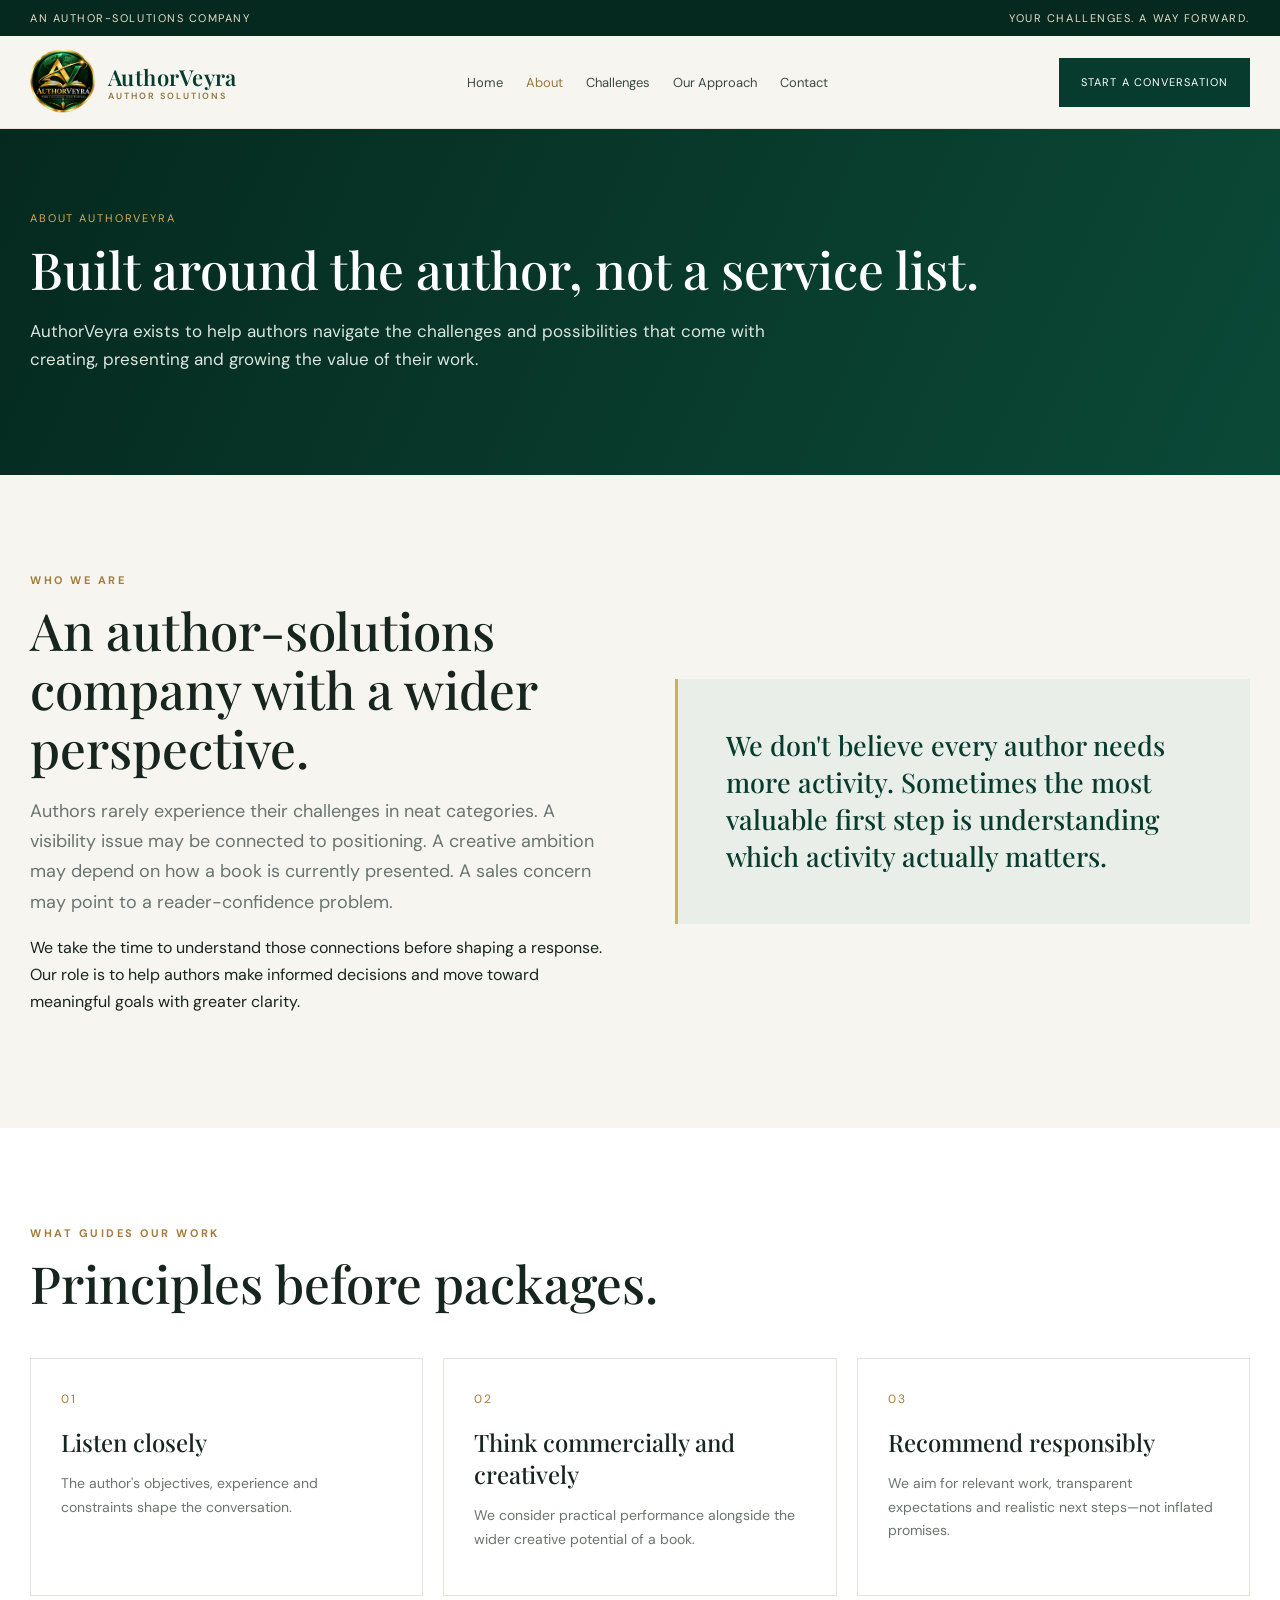
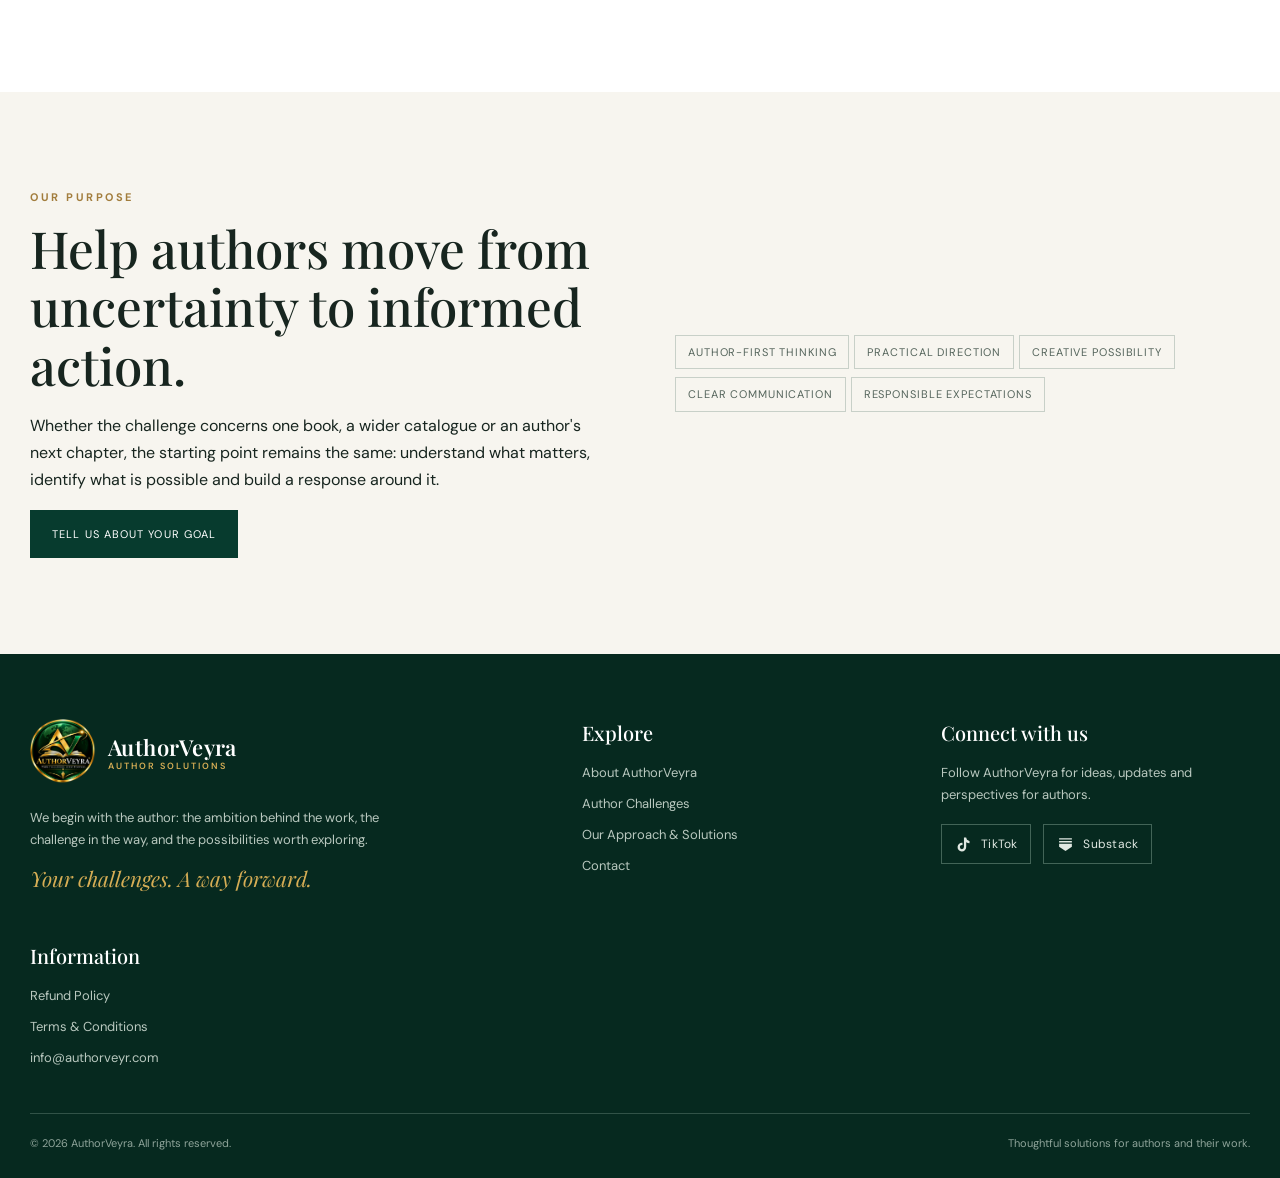
==== about.html @ e54adac5 "Add files via upload" ====
<!doctype html><html lang="en"><head><meta charset="utf-8"><meta name="viewport" content="width=device-width,initial-scale=1"><meta name="description" content="AuthorVeyra is an author-solutions company focused on understanding and solving the challenges authors face."><title>About AuthorVeyra | AuthorVeyra</title><link rel="icon" href="authorveyra-logo.png"><link rel="stylesheet" href="styles.css"></head><body><div class="topbar"><div class="wrap"><span>An author-solutions company</span><span>Your challenges. A way forward.</span></div></div>
<header class="nav"><div class="wrap navinner"><a class="brand" href="index.html"><img src="authorveyra-logo.png" alt="AuthorVeyra official circular logo"><span class="brandname">AuthorVeyra<small>AUTHOR SOLUTIONS</small></span></a>
<button class="menu" aria-label="Toggle navigation" onclick="document.querySelector('.links').classList.toggle('open')">☰</button><nav class="links"><a class="" href="index.html">Home</a><a class="active" href="about.html">About</a><a class="" href="challenges.html">Challenges</a><a class="" href="approach.html">Our Approach</a><a class="" href="contact.html">Contact</a></nav><a class="navcta" href="contact.html">Start a conversation</a></div></header>
<main><section class="pagehero"><div class="wrap"><div class="crumb">About AuthorVeyra</div><h1>Built around the author, not a service list.</h1><p>AuthorVeyra exists to help authors navigate the challenges and possibilities that come with creating, presenting and growing the value of their work.</p></div></section>
<section class="section"><div class="wrap split"><div><div class="eyebrow">Who we are</div><h2>An author-solutions company with a wider perspective.</h2><p class="lead">Authors rarely experience their challenges in neat categories. A visibility issue may be connected to positioning. A creative ambition may depend on how a book is currently presented. A sales concern may point to a reader-confidence problem.</p><p>We take the time to understand those connections before shaping a response. Our role is to help authors make informed decisions and move toward meaningful goals with greater clarity.</p></div><div class="quote-panel"><p>We don't believe every author needs more activity. Sometimes the most valuable first step is understanding which activity actually matters.</p></div></div></section>
<section class="section white"><div class="wrap"><div class="section-head"><div class="eyebrow">What guides our work</div><h2>Principles before packages.</h2></div><div class="grid3"><div class="tile"><div class="num">01</div><h3>Listen closely</h3><p>The author's objectives, experience and constraints shape the conversation.</p></div><div class="tile"><div class="num">02</div><h3>Think commercially and creatively</h3><p>We consider practical performance alongside the wider creative potential of a book.</p></div><div class="tile"><div class="num">03</div><h3>Recommend responsibly</h3><p>We aim for relevant work, transparent expectations and realistic next steps—not inflated promises.</p></div></div></div></section>
<section class="section"><div class="wrap split"><div><div class="eyebrow">Our purpose</div><h2>Help authors move from uncertainty to informed action.</h2><p>Whether the challenge concerns one book, a wider catalogue or an author's next chapter, the starting point remains the same: understand what matters, identify what is possible and build a response around it.</p><a class="btn" href="contact.html">Tell us about your goal</a></div><div><span class="pill">Author-first thinking</span><span class="pill">Practical direction</span><span class="pill">Creative possibility</span><span class="pill">Clear communication</span><span class="pill">Responsible expectations</span></div></div></section></main><footer class="footer"><div class="wrap"><div class="footgrid"><div><a class="brand" href="index.html"><img src="authorveyra-logo.png" alt=""><span class="brandname" style="color:white">AuthorVeyra<small style="color:#d5ad55">AUTHOR SOLUTIONS</small></span></a><p style="max-width:370px;margin-top:22px">We begin with the author: the ambition behind the work, the challenge in the way, and the possibilities worth exploring.</p><div class="tagline">Your challenges. A way forward.</div></div><div><h4>Explore</h4><div class="footlinks"><a href="about.html">About AuthorVeyra</a><a href="challenges.html">Author Challenges</a><a href="approach.html">Our Approach & Solutions</a><a href="contact.html">Contact</a></div></div><div><h4>Connect with us</h4><p>Follow AuthorVeyra for ideas, updates and perspectives for authors.</p><div class="social-links">
<a class="social-link" href="https://www.tiktok.com/@veyra9407" target="_blank" rel="noopener noreferrer" aria-label="AuthorVeyra on TikTok">
<svg viewBox="0 0 24 24" aria-hidden="true"><path d="M19.59 6.69a4.83 4.83 0 0 1-3.77-4.25V2h-3.2v13.67a2.9 2.9 0 1 1-2.9-2.9c.3 0 .6.05.87.13V9.63a6.1 6.1 0 1 0 5.23 6.04V8.72a8 8 0 0 0 4.67 1.5V7.04c-.3 0-.6-.12-.9-.35Z"/></svg>
TikTok</a>
<a class="social-link" href="https://substack.com/@authorveyra" target="_blank" rel="noopener noreferrer" aria-label="AuthorVeyra on Substack">
<svg viewBox="0 0 24 24" aria-hidden="true"><path d="M3 3h18v2H3V3Zm0 4h18v2H3V7Zm0 4h18v2H3v-2Zm0 4 9 6 9-6v-2H3v2Z"/></svg>
Substack</a></div></div>
<div><h4>Information</h4><div class="footlinks"><a href="refund-policy.html">Refund Policy</a><a href="terms.html">Terms & Conditions</a><a href="mailto:info@authorveyr.com">info@authorveyr.com</a></div></div></div><div class="copyright"><span>© 2026 AuthorVeyra. All rights reserved.</span><span>Thoughtful solutions for authors and their work.</span></div></div></footer></body></html>
---- styles.css ----
@import url('https://fonts.googleapis.com/css2?family=DM+Sans:wght@400;500;600;700&family=Playfair+Display:wght@500;600;700&display=swap');
:root{--green:#073b2e;--green2:#105440;--gold:#d5ad55;--ink:#17251f;--muted:#68756e;--cream:#f7f5ef;--white:#fff;--line:#e6e2d7}
*{box-sizing:border-box}html{scroll-behavior:smooth}body{margin:0;color:var(--ink);background:var(--cream);font-family:'DM Sans',sans-serif;line-height:1.68}a{color:inherit;text-decoration:none}.wrap{width:min(1220px,calc(100% - 48px));margin:auto}
.topbar{background:#06291f;color:#e8dfc9;font-size:11px;letter-spacing:.14em;text-transform:uppercase;padding:9px 0}.topbar .wrap{display:flex;justify-content:space-between}
.nav{background:rgba(247,245,239,.97);position:sticky;top:0;z-index:10;border-bottom:1px solid var(--line);backdrop-filter:blur(12px)}.navinner{height:92px;display:flex;align-items:center;justify-content:space-between;gap:24px}.brand{display:flex;align-items:center;gap:12px}.brand img{width:66px;height:66px;object-fit:contain}.brandname{font:600 22px 'Playfair Display',serif;color:var(--green);letter-spacing:.02em}.brandname small{display:block;font:600 9px 'DM Sans';letter-spacing:.22em;text-transform:uppercase;color:#92763f;margin-top:-2px}
.links{display:flex;align-items:center;gap:23px;font-size:13px;color:#3d4943}.links a:hover,.links a.active{color:#98763d}.navcta,.btn{display:inline-flex;align-items:center;justify-content:center;background:var(--green);color:white;padding:14px 21px;border:1px solid var(--green);font-size:11px;letter-spacing:.1em;text-transform:uppercase;transition:.2s}.navcta:hover,.btn:hover{background:var(--gold);border-color:var(--gold);color:#15251e}.btn.outline{background:transparent;color:white;border-color:#9caf9f}.btn.light{background:var(--gold);border-color:var(--gold);color:#14251d}.menu{display:none;background:none;border:0;font-size:25px;color:var(--green)}
.eyebrow{font-size:11px;letter-spacing:.23em;text-transform:uppercase;color:#a27d3d;font-weight:700}.hero{background:radial-gradient(circle at 75% 40%,#155541 0,#073b2e 43%,#05271f 100%);color:white;position:relative;overflow:hidden;padding:105px 0 110px}.hero:after{content:"";position:absolute;width:680px;height:680px;border:1px solid rgba(213,173,85,.2);border-radius:50%;right:-140px;top:-230px;box-shadow:0 0 0 55px rgba(213,173,85,.035),0 0 0 110px rgba(213,173,85,.025)}
.hero-grid{display:grid;grid-template-columns:1.12fr .88fr;align-items:center;gap:65px;position:relative;z-index:1}.hero h1{font:500 clamp(43px,5.2vw,72px)/1.08 'Playfair Display',serif;margin:18px 0 24px;max-width:780px}.hero p{font-size:17px;color:#dce6df;max-width:630px}.hero .eyebrow{color:var(--gold)}.hero-actions{display:flex;gap:14px;flex-wrap:wrap;margin-top:32px}.hero-art{min-height:400px;display:grid;place-items:center;position:relative}.hero-art img{width:min(100%,440px);filter:drop-shadow(0 20px 45px #00160f99);border-radius:50%}.art-note{position:absolute;right:-8px;bottom:12px;background:#f4f0e5;color:var(--green);padding:16px 21px;font:italic 17px 'Playfair Display';box-shadow:0 15px 35px #061e1766}
.section{padding:96px 0}.section.white{background:#fff}.section.green{background:var(--green);color:#fff}.section-head{max-width:760px;margin-bottom:45px}.section h2,.pagehero h1{font:500 clamp(34px,4vw,53px)/1.15 'Playfair Display',serif;margin:12px 0 18px}.lead{font-size:18px;color:var(--muted)}.green .lead{color:#d4dfd8}.grid3{display:grid;grid-template-columns:repeat(3,1fr);gap:20px}.tile{background:white;padding:30px;border:1px solid var(--line);min-height:225px}.tile .num{font-size:12px;letter-spacing:.16em;color:#a27d3d}.tile h3{font:500 24px 'Playfair Display';margin:17px 0 10px}.tile p{color:var(--muted);font-size:14px}.tile.dark{background:#124b3a;border-color:#2b6653}.tile.dark p{color:#d2ddd6}.tile.dark h3{color:white}
.split{display:grid;grid-template-columns:1fr 1fr;gap:70px;align-items:center}.quote-panel{background:#e9eee8;padding:48px;border-left:3px solid var(--gold)}.quote-panel p{font:500 27px/1.38 'Playfair Display';color:var(--green);margin:0}.list-check{list-style:none;padding:0;margin:25px 0}.list-check li{padding:12px 0 12px 30px;border-bottom:1px solid var(--line);position:relative}.list-check li:before{content:"✦";position:absolute;left:0;color:#a27d3d}
.pagehero{background:linear-gradient(115deg,#05291f,#0b4937);color:#fff;padding:80px 0 84px}.pagehero p{max-width:780px;color:#dce6df;font-size:17px}.crumb{font-size:11px;letter-spacing:.17em;text-transform:uppercase;color:var(--gold)}.content{max-width:900px}.content h2{font:500 30px 'Playfair Display';margin:42px 0 12px}.content h3{font:600 18px 'DM Sans';margin:25px 0 8px}.content p,.content li{color:#58645e}.content ul{padding-left:22px}
.step{display:grid;grid-template-columns:70px 1fr;gap:22px;padding:26px 0;border-bottom:1px solid var(--line)}.stepno{font:500 30px 'Playfair Display';color:#a27d3d}.step h3{font:500 25px 'Playfair Display';margin:0 0 7px}
.contact-grid{display:grid;grid-template-columns:.8fr 1.2fr;gap:55px}.formbox{background:white;padding:38px;border:1px solid var(--line)}label{display:block;font-size:12px;font-weight:700;letter-spacing:.04em;margin:18px 0 7px}input,textarea{width:100%;padding:14px 15px;border:1px solid #d9ded8;background:#fcfcfa;font:14px 'DM Sans';color:var(--ink)}textarea{min-height:125px;resize:vertical}input:focus,textarea:focus{outline:2px solid #d5ad5566;border-color:#b18e52}.formnote{font-size:12px;color:var(--muted)}.footer{background:#06291f;color:#d9e1dc;padding:65px 0 25px}.footgrid{display:grid;grid-template-columns:1.3fr .8fr .8fr;gap:50px;padding-bottom:45px}.footer h4{font:500 20px 'Playfair Display';color:white;margin:0 0 16px}.footer p,.footer a{font-size:13px;color:#b9c8bf}.footer a:hover{color:var(--gold)}.footlinks{display:grid;gap:9px}.copyright{border-top:1px solid #315247;padding-top:20px;font-size:11px;color:#8fa49a;display:flex;justify-content:space-between;gap:20px}.legalnote{font-size:12px;color:#8b918d;margin-top:30px}.tagline{font:italic 21px 'Playfair Display';color:var(--gold)}.callout{background:#e9eee8;padding:38px;margin-top:35px}.callout h3{font:500 26px 'Playfair Display';margin:0 0 8px;color:var(--green)}.pill{display:inline-block;border:1px solid #c8d0c8;padding:7px 12px;font-size:11px;letter-spacing:.08em;text-transform:uppercase;color:#54645b;margin:4px 5px 4px 0}
@media(max-width:930px){.links{gap:12px}.links a{font-size:11px}.navcta{padding:11px 13px;font-size:10px}.hero-grid,.split,.contact-grid{grid-template-columns:1fr;gap:38px}.hero-art{min-height:300px}.hero-art img{width:min(75%,360px)}.grid3{grid-template-columns:repeat(2,1fr)}.footgrid{grid-template-columns:1fr 1fr}.footgrid>div:first-child{grid-column:1/-1}}
@media(max-width:650px){.wrap{width:calc(100% - 34px)}.topbar .wrap{justify-content:center}.topbar span:last-child{display:none}.navinner{height:76px}.brand img{width:52px;height:52px}.brandname{font-size:19px}.menu{display:block}.links{display:none;position:absolute;top:76px;left:0;right:0;background:var(--cream);padding:22px 25px 28px;flex-direction:column;align-items:flex-start;border-bottom:1px solid var(--line)}.links.open{display:flex}.navcta{display:none}.hero{padding:70px 0}.hero-grid{gap:18px}.hero-art{min-height:260px}.hero-art img{width:min(75%,270px)}.art-note{right:0;bottom:0;font-size:14px}.section{padding:68px 0}.grid3{grid-template-columns:1fr}.tile{min-height:0}.pagehero{padding:60px 0}.formbox{padding:24px}.footgrid{grid-template-columns:1fr;gap:30px}.footgrid>div:first-child{grid-column:auto}.copyright{flex-direction:column}.step{grid-template-columns:45px 1fr;gap:13px}}


.social-links{display:flex;align-items:center;gap:12px;margin-top:18px;flex-wrap:wrap}
.social-link{display:inline-flex;align-items:center;gap:9px;color:#e0e8e2!important;border:1px solid #426457;padding:9px 13px;font-size:12px!important;letter-spacing:.02em;transition:.2s}
.social-link:hover{border-color:var(--gold);color:var(--gold)!important;background:#ffffff08}
.social-link svg{width:17px;height:17px;display:block;fill:currentColor;flex:none}
.social-link:focus-visible{outline:2px solid var(--gold);outline-offset:3px}
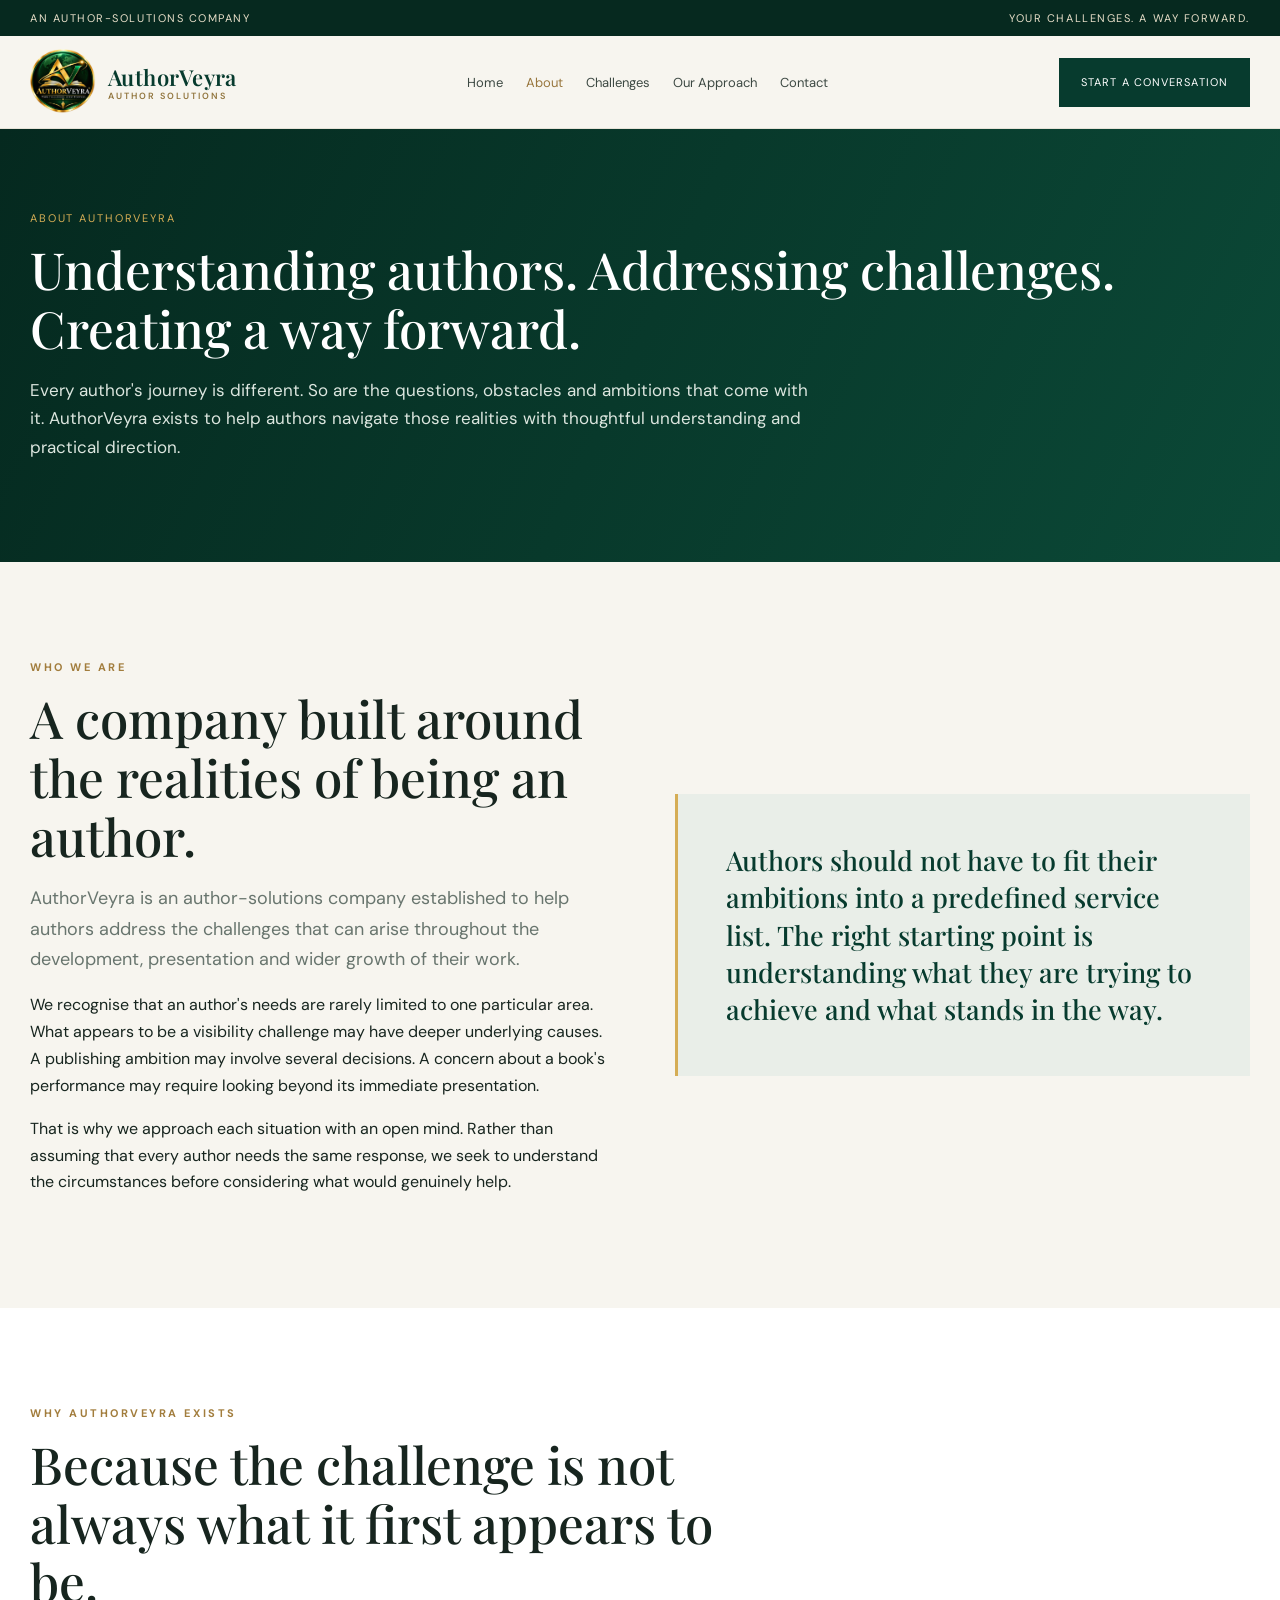
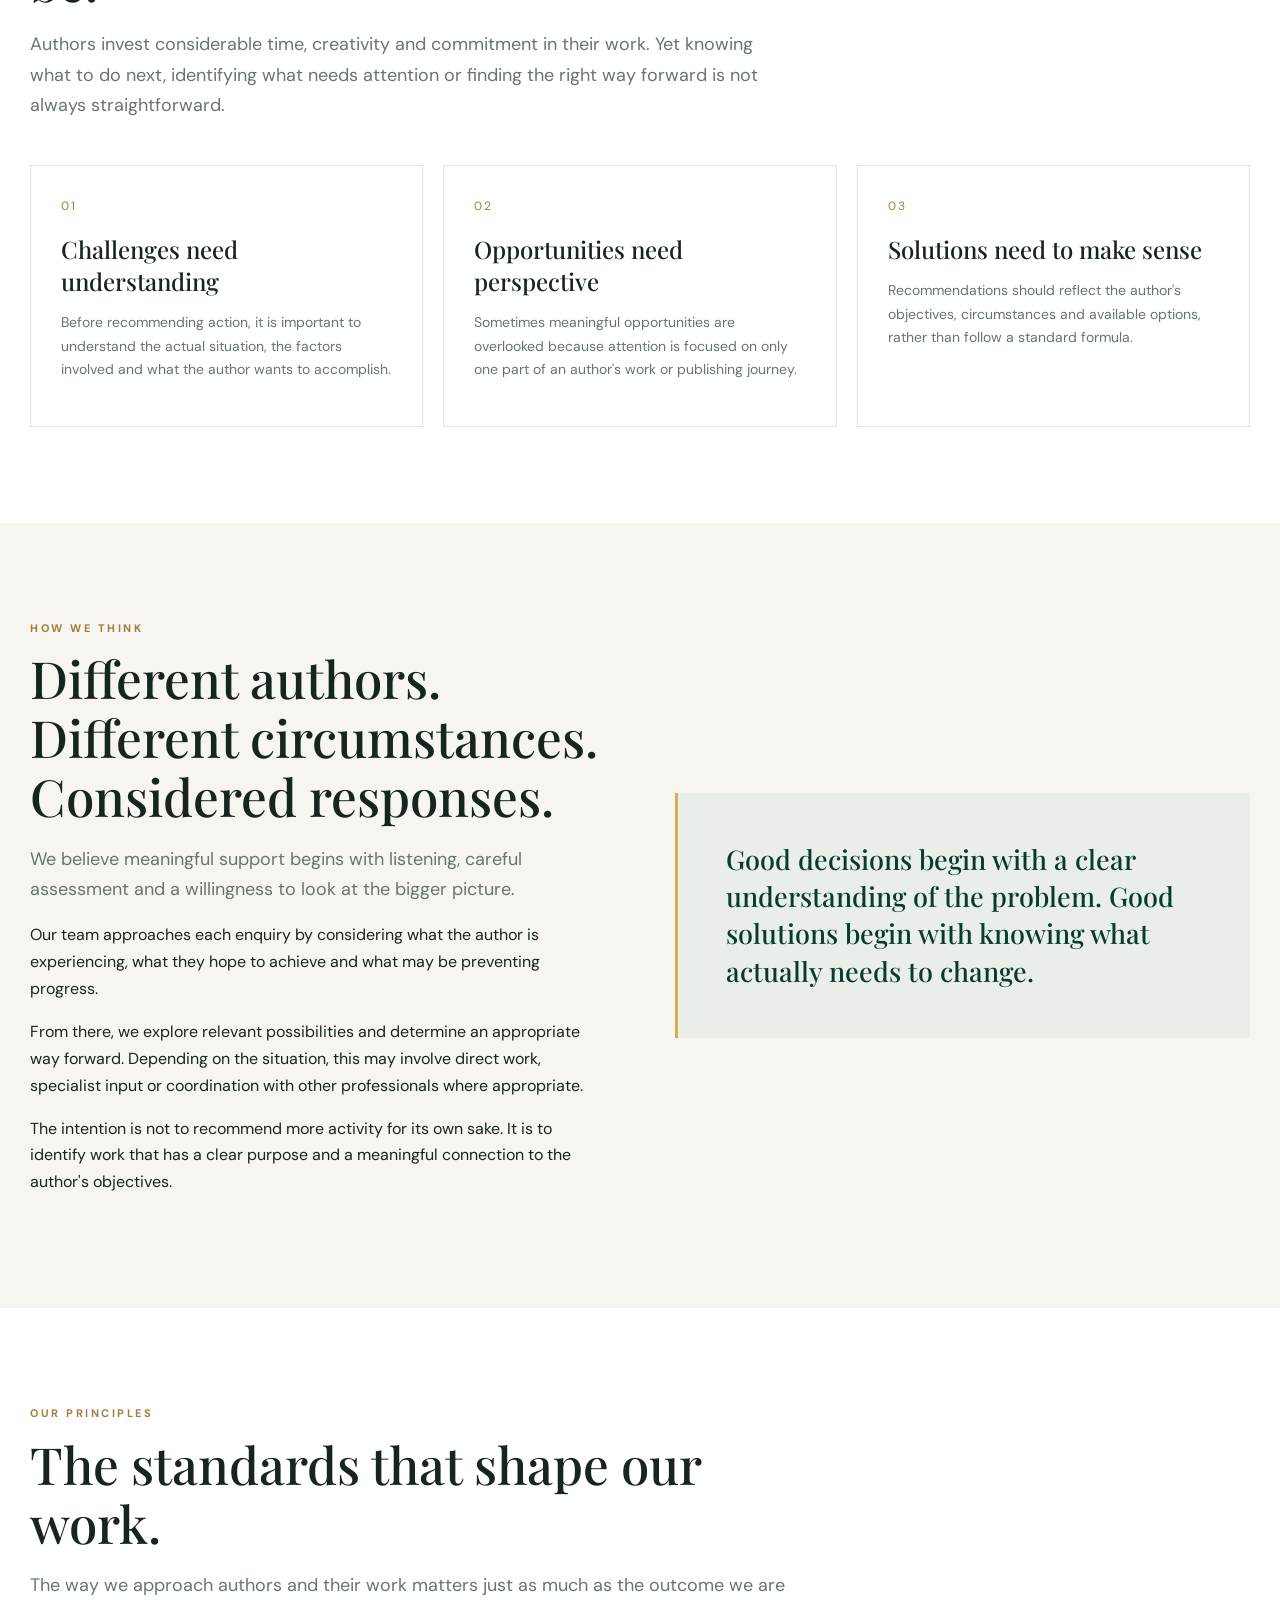
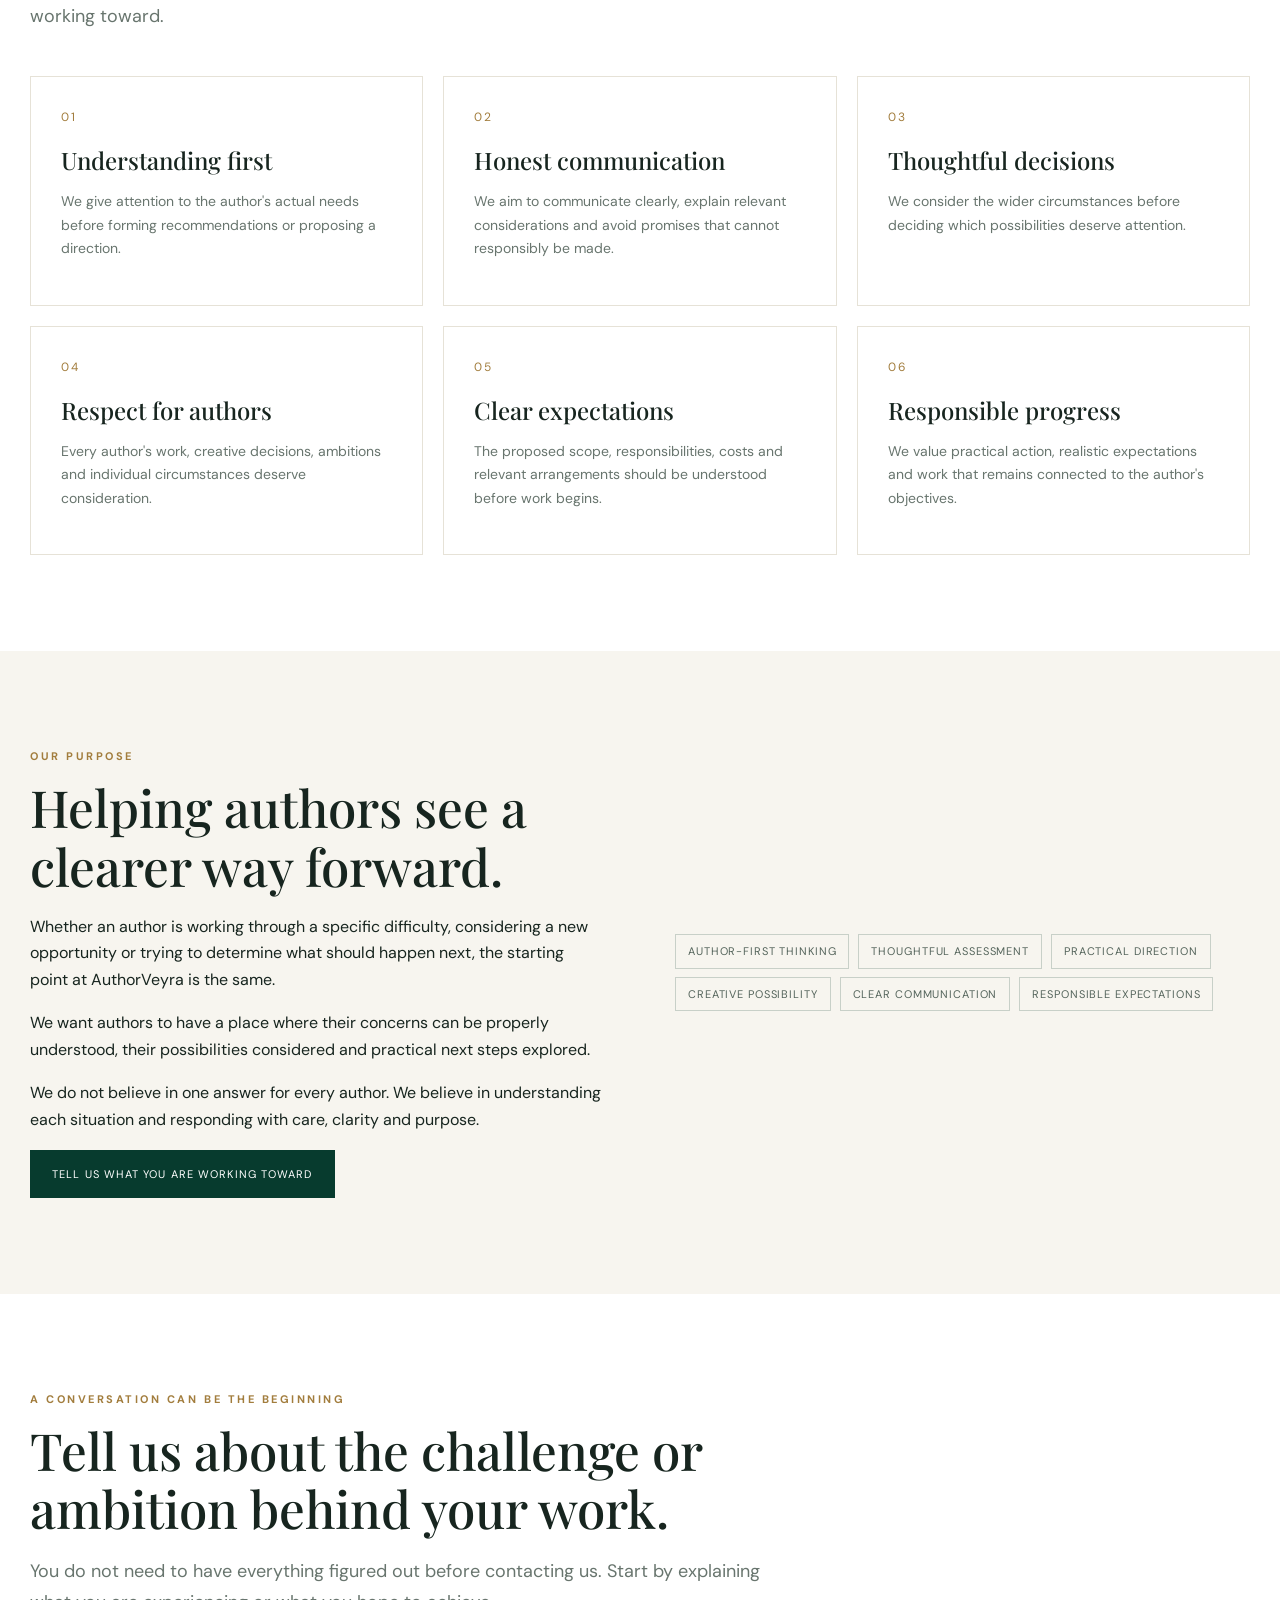
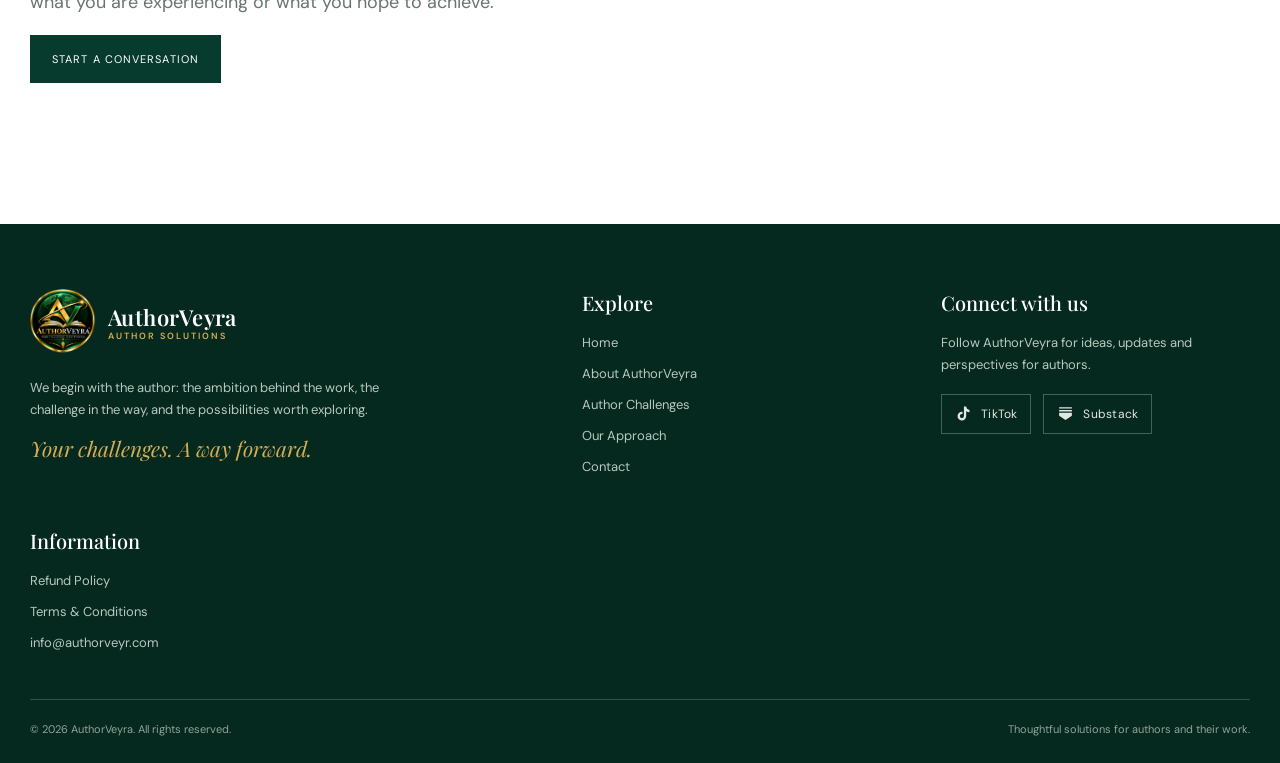
==== commit 6e127339: "Update about.html" ====
--- a/about.html
+++ b/about.html
@@ -1,14 +1,449 @@
-<!doctype html><html lang="en"><head><meta charset="utf-8"><meta name="viewport" content="width=device-width,initial-scale=1"><meta name="description" content="AuthorVeyra is an author-solutions company focused on understanding and solving the challenges authors face."><title>About AuthorVeyra | AuthorVeyra</title><link rel="icon" href="authorveyra-logo.png"><link rel="stylesheet" href="styles.css"></head><body><div class="topbar"><div class="wrap"><span>An author-solutions company</span><span>Your challenges. A way forward.</span></div></div>
-<header class="nav"><div class="wrap navinner"><a class="brand" href="index.html"><img src="authorveyra-logo.png" alt="AuthorVeyra official circular logo"><span class="brandname">AuthorVeyra<small>AUTHOR SOLUTIONS</small></span></a>
-<button class="menu" aria-label="Toggle navigation" onclick="document.querySelector('.links').classList.toggle('open')">☰</button><nav class="links"><a class="" href="index.html">Home</a><a class="active" href="about.html">About</a><a class="" href="challenges.html">Challenges</a><a class="" href="approach.html">Our Approach</a><a class="" href="contact.html">Contact</a></nav><a class="navcta" href="contact.html">Start a conversation</a></div></header>
-<main><section class="pagehero"><div class="wrap"><div class="crumb">About AuthorVeyra</div><h1>Built around the author, not a service list.</h1><p>AuthorVeyra exists to help authors navigate the challenges and possibilities that come with creating, presenting and growing the value of their work.</p></div></section>
-<section class="section"><div class="wrap split"><div><div class="eyebrow">Who we are</div><h2>An author-solutions company with a wider perspective.</h2><p class="lead">Authors rarely experience their challenges in neat categories. A visibility issue may be connected to positioning. A creative ambition may depend on how a book is currently presented. A sales concern may point to a reader-confidence problem.</p><p>We take the time to understand those connections before shaping a response. Our role is to help authors make informed decisions and move toward meaningful goals with greater clarity.</p></div><div class="quote-panel"><p>We don't believe every author needs more activity. Sometimes the most valuable first step is understanding which activity actually matters.</p></div></div></section>
-<section class="section white"><div class="wrap"><div class="section-head"><div class="eyebrow">What guides our work</div><h2>Principles before packages.</h2></div><div class="grid3"><div class="tile"><div class="num">01</div><h3>Listen closely</h3><p>The author's objectives, experience and constraints shape the conversation.</p></div><div class="tile"><div class="num">02</div><h3>Think commercially and creatively</h3><p>We consider practical performance alongside the wider creative potential of a book.</p></div><div class="tile"><div class="num">03</div><h3>Recommend responsibly</h3><p>We aim for relevant work, transparent expectations and realistic next steps—not inflated promises.</p></div></div></div></section>
-<section class="section"><div class="wrap split"><div><div class="eyebrow">Our purpose</div><h2>Help authors move from uncertainty to informed action.</h2><p>Whether the challenge concerns one book, a wider catalogue or an author's next chapter, the starting point remains the same: understand what matters, identify what is possible and build a response around it.</p><a class="btn" href="contact.html">Tell us about your goal</a></div><div><span class="pill">Author-first thinking</span><span class="pill">Practical direction</span><span class="pill">Creative possibility</span><span class="pill">Clear communication</span><span class="pill">Responsible expectations</span></div></div></section></main><footer class="footer"><div class="wrap"><div class="footgrid"><div><a class="brand" href="index.html"><img src="authorveyra-logo.png" alt=""><span class="brandname" style="color:white">AuthorVeyra<small style="color:#d5ad55">AUTHOR SOLUTIONS</small></span></a><p style="max-width:370px;margin-top:22px">We begin with the author: the ambition behind the work, the challenge in the way, and the possibilities worth exploring.</p><div class="tagline">Your challenges. A way forward.</div></div><div><h4>Explore</h4><div class="footlinks"><a href="about.html">About AuthorVeyra</a><a href="challenges.html">Author Challenges</a><a href="approach.html">Our Approach & Solutions</a><a href="contact.html">Contact</a></div></div><div><h4>Connect with us</h4><p>Follow AuthorVeyra for ideas, updates and perspectives for authors.</p><div class="social-links">
-<a class="social-link" href="https://www.tiktok.com/@veyra9407" target="_blank" rel="noopener noreferrer" aria-label="AuthorVeyra on TikTok">
-<svg viewBox="0 0 24 24" aria-hidden="true"><path d="M19.59 6.69a4.83 4.83 0 0 1-3.77-4.25V2h-3.2v13.67a2.9 2.9 0 1 1-2.9-2.9c.3 0 .6.05.87.13V9.63a6.1 6.1 0 1 0 5.23 6.04V8.72a8 8 0 0 0 4.67 1.5V7.04c-.3 0-.6-.12-.9-.35Z"/></svg>
-TikTok</a>
-<a class="social-link" href="https://substack.com/@authorveyra" target="_blank" rel="noopener noreferrer" aria-label="AuthorVeyra on Substack">
-<svg viewBox="0 0 24 24" aria-hidden="true"><path d="M3 3h18v2H3V3Zm0 4h18v2H3V7Zm0 4h18v2H3v-2Zm0 4 9 6 9-6v-2H3v2Z"/></svg>
-Substack</a></div></div>
-<div><h4>Information</h4><div class="footlinks"><a href="refund-policy.html">Refund Policy</a><a href="terms.html">Terms & Conditions</a><a href="mailto:info@authorveyr.com">info@authorveyr.com</a></div></div></div><div class="copyright"><span>© 2026 AuthorVeyra. All rights reserved.</span><span>Thoughtful solutions for authors and their work.</span></div></div></footer></body></html>+
+<!doctype html>
+<html lang="en">
+<head>
+  <meta charset="utf-8">
+  <meta name="viewport" content="width=device-width, initial-scale=1">
+  <meta name="description" content="Discover AuthorVeyra, an author-solutions company helping authors understand challenges, explore opportunities and move their publishing ambitions forward.">
+  <title>About AuthorVeyra | AuthorVeyra</title>
+  <link rel="icon" href="authorveyra-logo.png">
+  <link rel="stylesheet" href="styles.css">
+</head>
+
+<body>
+
+<div class="topbar">
+  <div class="wrap">
+    <span>An author-solutions company</span>
+    <span>Your challenges. A way forward.</span>
+  </div>
+</div>
+
+<header class="nav">
+  <div class="wrap navinner">
+
+    <a class="brand" href="index.html">
+      <img src="authorveyra-logo.png" alt="AuthorVeyra logo">
+      <span class="brandname">
+        AuthorVeyra
+        <small>AUTHOR SOLUTIONS</small>
+      </span>
+    </a>
+
+    <button class="menu" aria-label="Toggle navigation"
+      aria-expanded="false"
+      onclick="
+        const links = document.querySelector('.links');
+        links.classList.toggle('open');
+        this.setAttribute('aria-expanded', links.classList.contains('open'));
+      ">
+      ☰
+    </button>
+
+    <nav class="links">
+      <a href="index.html">Home</a>
+      <a class="active" href="about.html">About</a>
+      <a href="challenges.html">Challenges</a>
+      <a href="approach.html">Our Approach</a>
+      <a href="contact.html">Contact</a>
+    </nav>
+
+    <a class="navcta" href="contact.html">Start a conversation</a>
+
+  </div>
+</header>
+
+<main>
+
+  <!-- INTRODUCTION -->
+
+  <section class="pagehero">
+    <div class="wrap">
+      <div class="crumb">About AuthorVeyra</div>
+
+      <h1>Understanding authors. Addressing challenges. Creating a way forward.</h1>
+
+      <p>
+        Every author's journey is different. So are the questions, obstacles
+        and ambitions that come with it. AuthorVeyra exists to help authors
+        navigate those realities with thoughtful understanding and practical direction.
+      </p>
+    </div>
+  </section>
+
+  <!-- WHO WE ARE -->
+
+  <section class="section">
+    <div class="wrap split">
+
+      <div>
+        <div class="eyebrow">Who we are</div>
+
+        <h2>A company built around the realities of being an author.</h2>
+
+        <p class="lead">
+          AuthorVeyra is an author-solutions company established to help
+          authors address the challenges that can arise throughout the
+          development, presentation and wider growth of their work.
+        </p>
+
+        <p>
+          We recognise that an author's needs are rarely limited to one
+          particular area. What appears to be a visibility challenge may
+          have deeper underlying causes. A publishing ambition may involve
+          several decisions. A concern about a book's performance may
+          require looking beyond its immediate presentation.
+        </p>
+
+        <p>
+          That is why we approach each situation with an open mind.
+          Rather than assuming that every author needs the same response,
+          we seek to understand the circumstances before considering
+          what would genuinely help.
+        </p>
+      </div>
+
+      <div class="quote-panel">
+        <p>
+          Authors should not have to fit their ambitions into a predefined
+          service list. The right starting point is understanding what
+          they are trying to achieve and what stands in the way.
+        </p>
+      </div>
+
+    </div>
+  </section>
+
+  <!-- WHY WE EXIST -->
+
+  <section class="section white">
+    <div class="wrap">
+
+      <div class="section-head">
+        <div class="eyebrow">Why AuthorVeyra exists</div>
+
+        <h2>Because the challenge is not always what it first appears to be.</h2>
+
+        <p class="lead">
+          Authors invest considerable time, creativity and commitment
+          in their work. Yet knowing what to do next, identifying what
+          needs attention or finding the right way forward is not always straightforward.
+        </p>
+      </div>
+
+      <div class="grid3">
+
+        <div class="tile">
+          <div class="num">01</div>
+          <h3>Challenges need understanding</h3>
+          <p>
+            Before recommending action, it is important to understand
+            the actual situation, the factors involved and what the
+            author wants to accomplish.
+          </p>
+        </div>
+
+        <div class="tile">
+          <div class="num">02</div>
+          <h3>Opportunities need perspective</h3>
+          <p>
+            Sometimes meaningful opportunities are overlooked because
+            attention is focused on only one part of an author's work
+            or publishing journey.
+          </p>
+        </div>
+
+        <div class="tile">
+          <div class="num">03</div>
+          <h3>Solutions need to make sense</h3>
+          <p>
+            Recommendations should reflect the author's objectives,
+            circumstances and available options, rather than follow
+            a standard formula.
+          </p>
+        </div>
+
+      </div>
+    </div>
+  </section>
+
+  <!-- HOW WE THINK -->
+
+  <section class="section">
+    <div class="wrap split">
+
+      <div>
+        <div class="eyebrow">How we think</div>
+
+        <h2>Different authors. Different circumstances. Considered responses.</h2>
+
+        <p class="lead">
+          We believe meaningful support begins with listening,
+          careful assessment and a willingness to look at the bigger picture.
+        </p>
+
+        <p>
+          Our team approaches each enquiry by considering what the author
+          is experiencing, what they hope to achieve and what may be
+          preventing progress.
+        </p>
+
+        <p>
+          From there, we explore relevant possibilities and determine
+          an appropriate way forward. Depending on the situation,
+          this may involve direct work, specialist input or coordination
+          with other professionals where appropriate.
+        </p>
+
+        <p>
+          The intention is not to recommend more activity for its own sake.
+          It is to identify work that has a clear purpose and a meaningful
+          connection to the author's objectives.
+        </p>
+      </div>
+
+      <div>
+        <div class="quote-panel">
+          <p>
+            Good decisions begin with a clear understanding of the problem.
+            Good solutions begin with knowing what actually needs to change.
+          </p>
+        </div>
+      </div>
+
+    </div>
+  </section>
+
+  <!-- OUR PRINCIPLES -->
+
+  <section class="section white">
+    <div class="wrap">
+
+      <div class="section-head">
+        <div class="eyebrow">Our principles</div>
+
+        <h2>The standards that shape our work.</h2>
+
+        <p class="lead">
+          The way we approach authors and their work matters just as much
+          as the outcome we are working toward.
+        </p>
+      </div>
+
+      <div class="grid3">
+
+        <div class="tile">
+          <div class="num">01</div>
+          <h3>Understanding first</h3>
+          <p>
+            We give attention to the author's actual needs before
+            forming recommendations or proposing a direction.
+          </p>
+        </div>
+
+        <div class="tile">
+          <div class="num">02</div>
+          <h3>Honest communication</h3>
+          <p>
+            We aim to communicate clearly, explain relevant considerations
+            and avoid promises that cannot responsibly be made.
+          </p>
+        </div>
+
+        <div class="tile">
+          <div class="num">03</div>
+          <h3>Thoughtful decisions</h3>
+          <p>
+            We consider the wider circumstances before deciding
+            which possibilities deserve attention.
+          </p>
+        </div>
+
+        <div class="tile">
+          <div class="num">04</div>
+          <h3>Respect for authors</h3>
+          <p>
+            Every author's work, creative decisions, ambitions and
+            individual circumstances deserve consideration.
+          </p>
+        </div>
+
+        <div class="tile">
+          <div class="num">05</div>
+          <h3>Clear expectations</h3>
+          <p>
+            The proposed scope, responsibilities, costs and relevant
+            arrangements should be understood before work begins.
+          </p>
+        </div>
+
+        <div class="tile">
+          <div class="num">06</div>
+          <h3>Responsible progress</h3>
+          <p>
+            We value practical action, realistic expectations and
+            work that remains connected to the author's objectives.
+          </p>
+        </div>
+
+      </div>
+    </div>
+  </section>
+
+  <!-- OUR PURPOSE -->
+
+  <section class="section">
+    <div class="wrap split">
+
+      <div>
+        <div class="eyebrow">Our purpose</div>
+
+        <h2>Helping authors see a clearer way forward.</h2>
+
+        <p>
+          Whether an author is working through a specific difficulty,
+          considering a new opportunity or trying to determine what
+          should happen next, the starting point at AuthorVeyra is the same.
+        </p>
+
+        <p>
+          We want authors to have a place where their concerns can be
+          properly understood, their possibilities considered and
+          practical next steps explored.
+        </p>
+
+        <p>
+          We do not believe in one answer for every author.
+          We believe in understanding each situation and responding
+          with care, clarity and purpose.
+        </p>
+
+        <a class="btn" href="contact.html">Tell us what you are working toward</a>
+      </div>
+
+      <div>
+        <span class="pill">Author-first thinking</span>
+        <span class="pill">Thoughtful assessment</span>
+        <span class="pill">Practical direction</span>
+        <span class="pill">Creative possibility</span>
+        <span class="pill">Clear communication</span>
+        <span class="pill">Responsible expectations</span>
+      </div>
+
+    </div>
+  </section>
+
+  <!-- FINAL INVITATION -->
+
+  <section class="section white">
+    <div class="wrap">
+      <div class="section-head">
+        <div class="eyebrow">A conversation can be the beginning</div>
+
+        <h2>Tell us about the challenge or ambition behind your work.</h2>
+
+        <p class="lead">
+          You do not need to have everything figured out before contacting us.
+          Start by explaining what you are experiencing or what you hope to achieve.
+        </p>
+
+        <a class="btn" href="contact.html">Start a conversation</a>
+      </div>
+    </div>
+  </section>
+
+</main>
+
+<!-- FOOTER -->
+
+<footer class="footer">
+  <div class="wrap">
+
+    <div class="footgrid">
+
+      <div>
+        <a class="brand" href="index.html">
+          <img src="authorveyra-logo.png" alt="">
+
+          <span class="brandname" style="color:white">
+            AuthorVeyra
+            <small style="color:#d5ad55">AUTHOR SOLUTIONS</small>
+          </span>
+        </a>
+
+        <p style="max-width:370px;margin-top:22px">
+          We begin with the author: the ambition behind the work,
+          the challenge in the way, and the possibilities worth exploring.
+        </p>
+
+        <div class="tagline">Your challenges. A way forward.</div>
+      </div>
+
+      <div>
+        <h4>Explore</h4>
+
+        <div class="footlinks">
+          <a href="index.html">Home</a>
+          <a href="about.html">About AuthorVeyra</a>
+          <a href="challenges.html">Author Challenges</a>
+          <a href="approach.html">Our Approach</a>
+          <a href="contact.html">Contact</a>
+        </div>
+      </div>
+
+      <div>
+        <h4>Connect with us</h4>
+
+        <p>Follow AuthorVeyra for ideas, updates and perspectives for authors.</p>
+
+        <div class="social-links">
+
+          <a class="social-link"
+             href="https://www.tiktok.com/@veyra9407"
+             target="_blank"
+             rel="noopener noreferrer"
+             aria-label="AuthorVeyra on TikTok">
+
+            <svg viewBox="0 0 24 24" aria-hidden="true">
+              <path d="M19.59 6.69a4.83 4.83 0 0 1-3.77-4.25V2h-3.2v13.67a2.9 2.9 0 1 1-2.9-2.9c.3 0 .6.05.87.13V9.63a6.1 6.1 0 1 0 5.23 6.04V8.72a8 8 0 0 0 4.67 1.5V7.04c-.3 0-.6-.12-.9-.35Z"/>
+            </svg>
+            TikTok
+          </a>
+
+          <a class="social-link"
+             href="https://substack.com/@authorveyra"
+             target="_blank"
+             rel="noopener noreferrer"
+             aria-label="AuthorVeyra on Substack">
+
+            <svg viewBox="0 0 24 24" aria-hidden="true">
+              <path d="M3 3h18v2H3V3Zm0 4h18v2H3V7Zm0 4h18v2H3v-2Zm0 4 9 6 9-6v-2H3v2Z"/>
+            </svg>
+            Substack
+          </a>
+
+        </div>
+      </div>
+
+      <div>
+        <h4>Information</h4>
+
+        <div class="footlinks">
+          <a href="refund-policy.html">Refund Policy</a>
+          <a href="terms.html">Terms &amp; Conditions</a>
+          <a href="mailto:info@authorveyr.com">info@authorveyr.com</a>
+        </div>
+      </div>
+
+    </div>
+
+    <div class="copyright">
+      <span>© 2026 AuthorVeyra. All rights reserved.</span>
+      <span>Thoughtful solutions for authors and their work.</span>
+    </div>
+
+  </div>
+</footer>
+
+</body>
+</html>
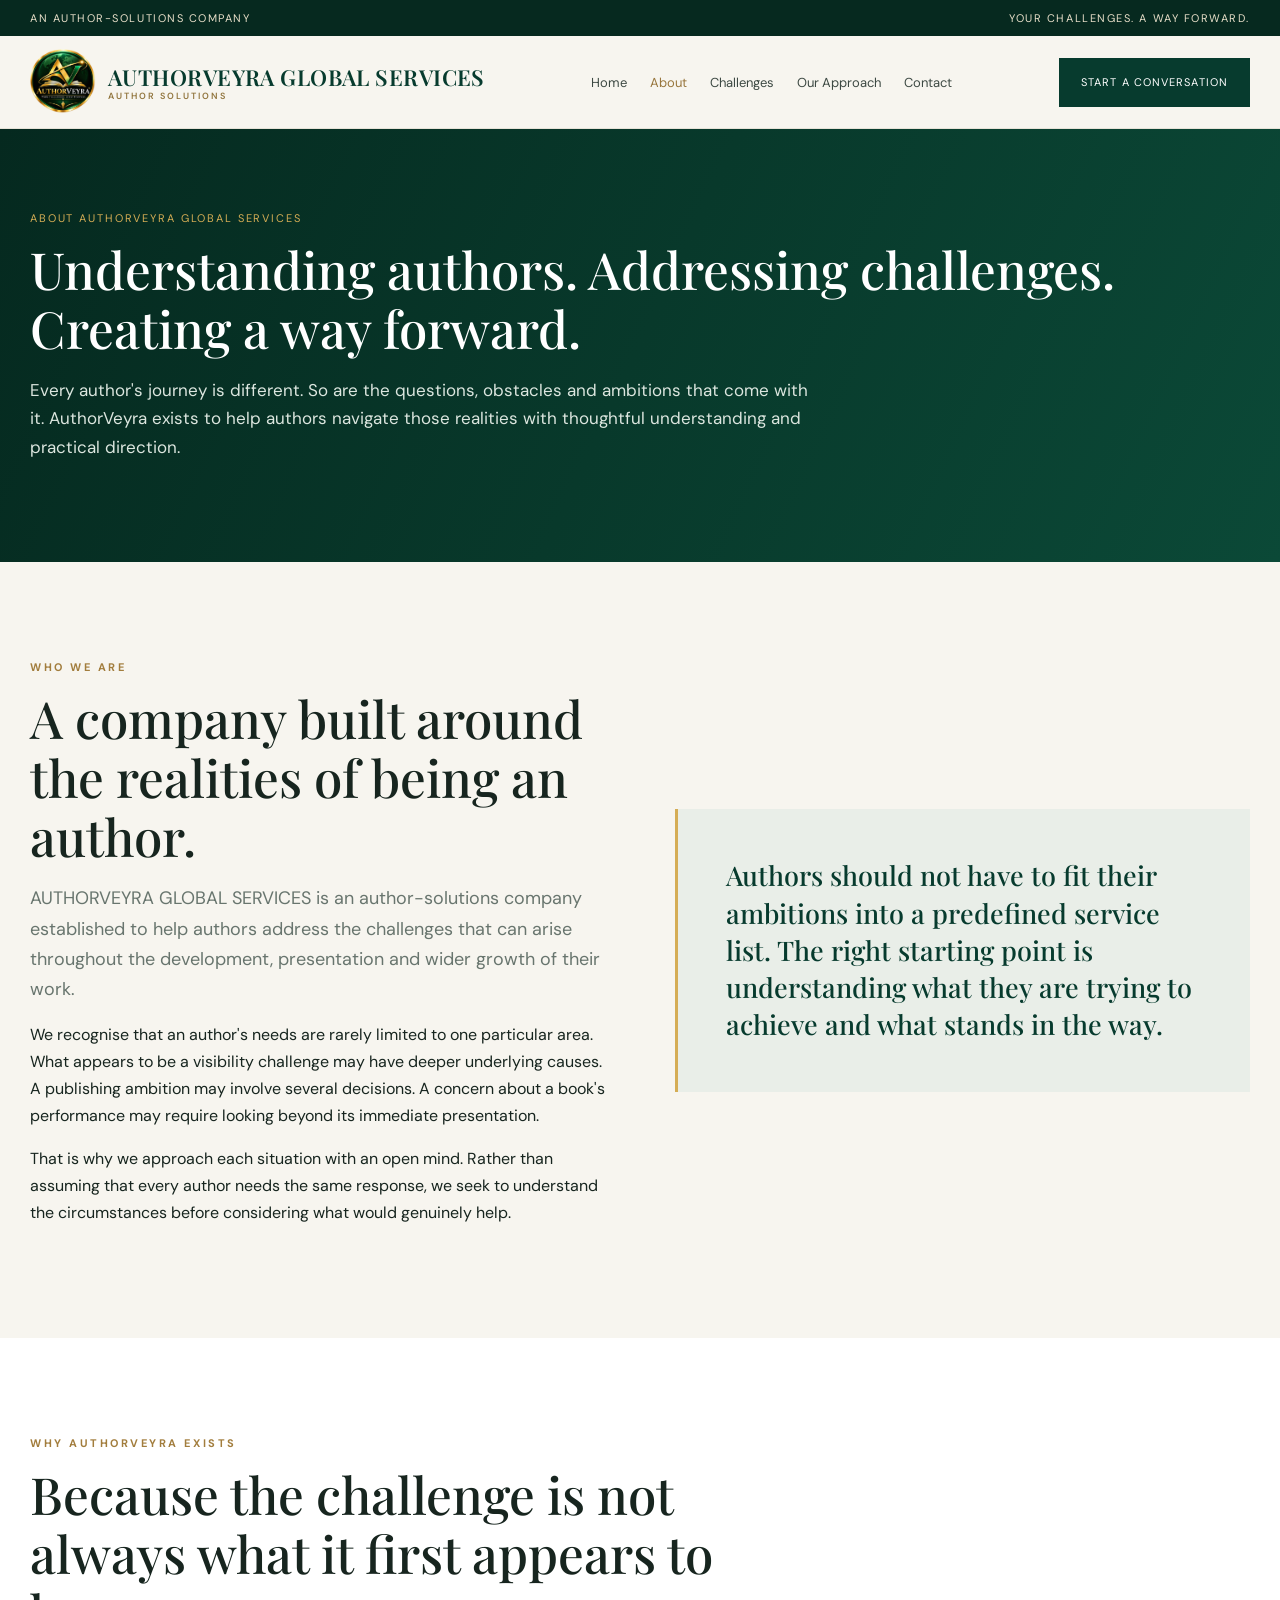
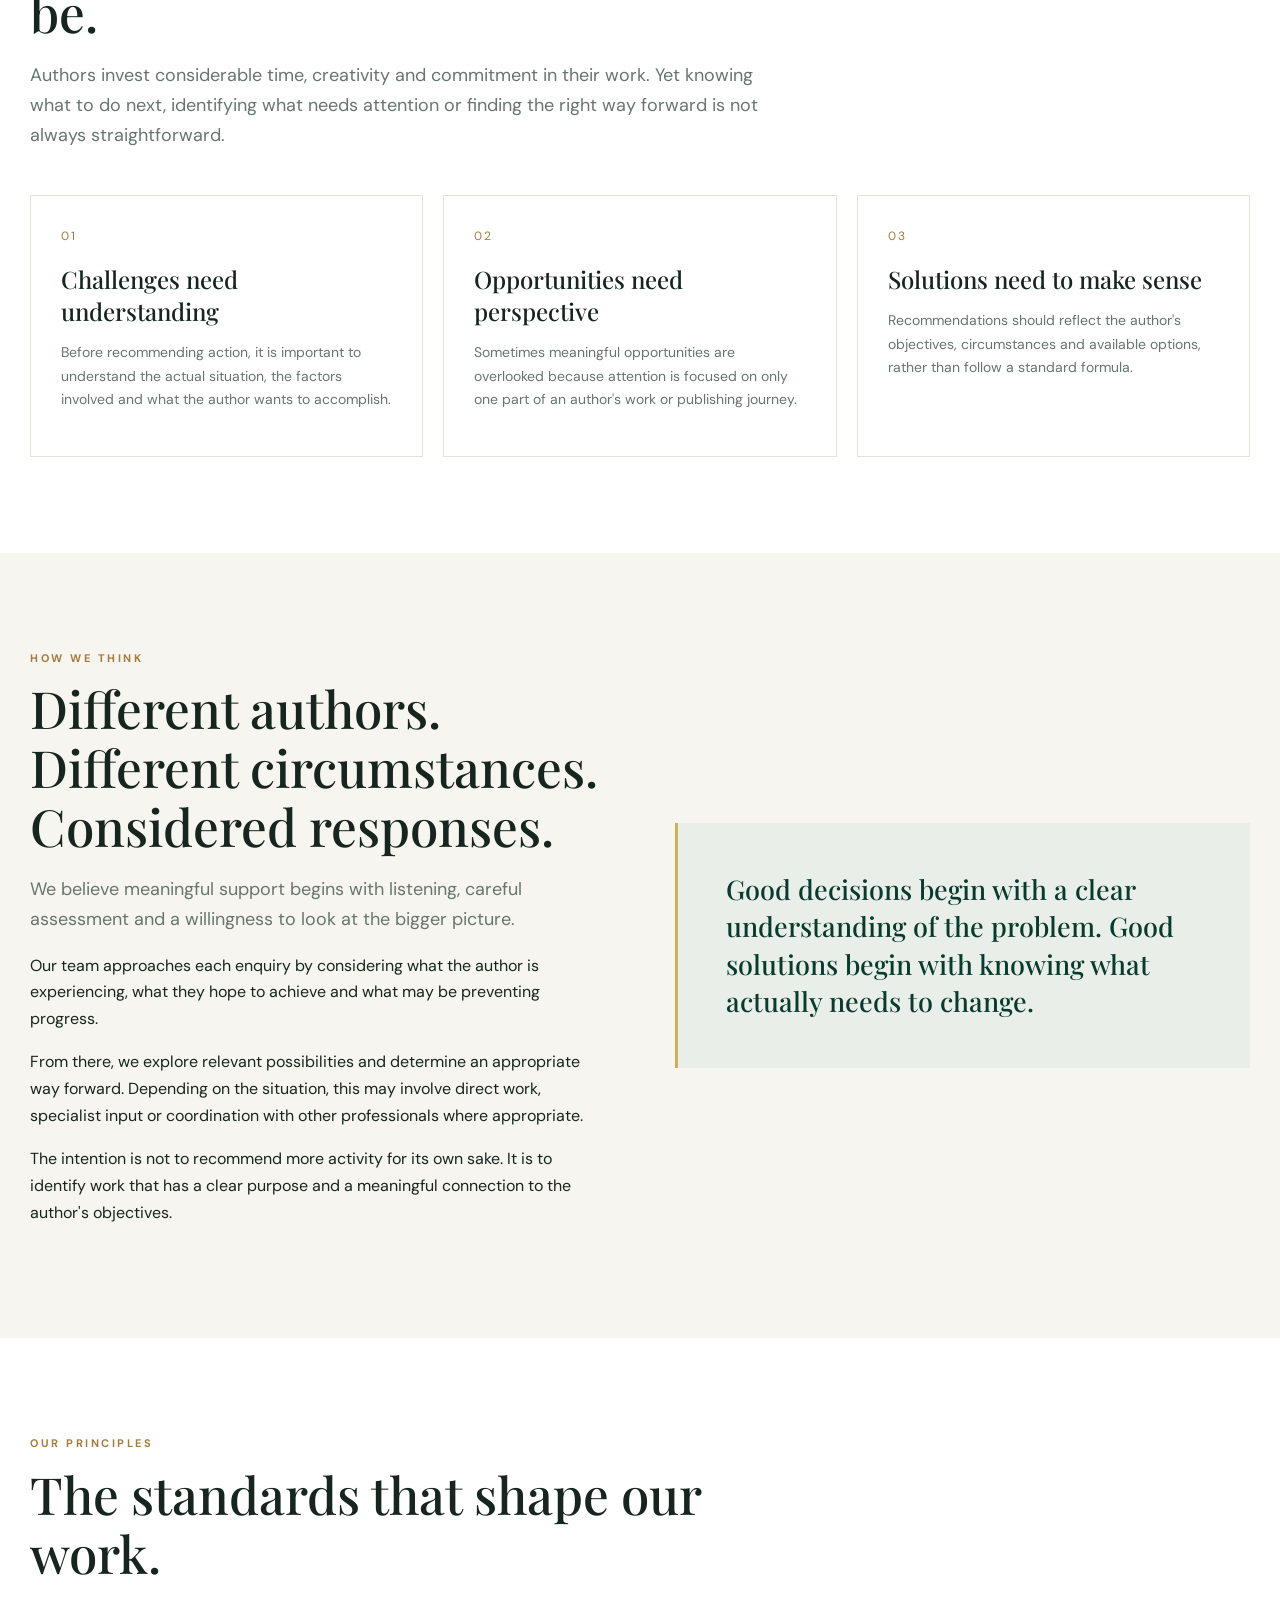
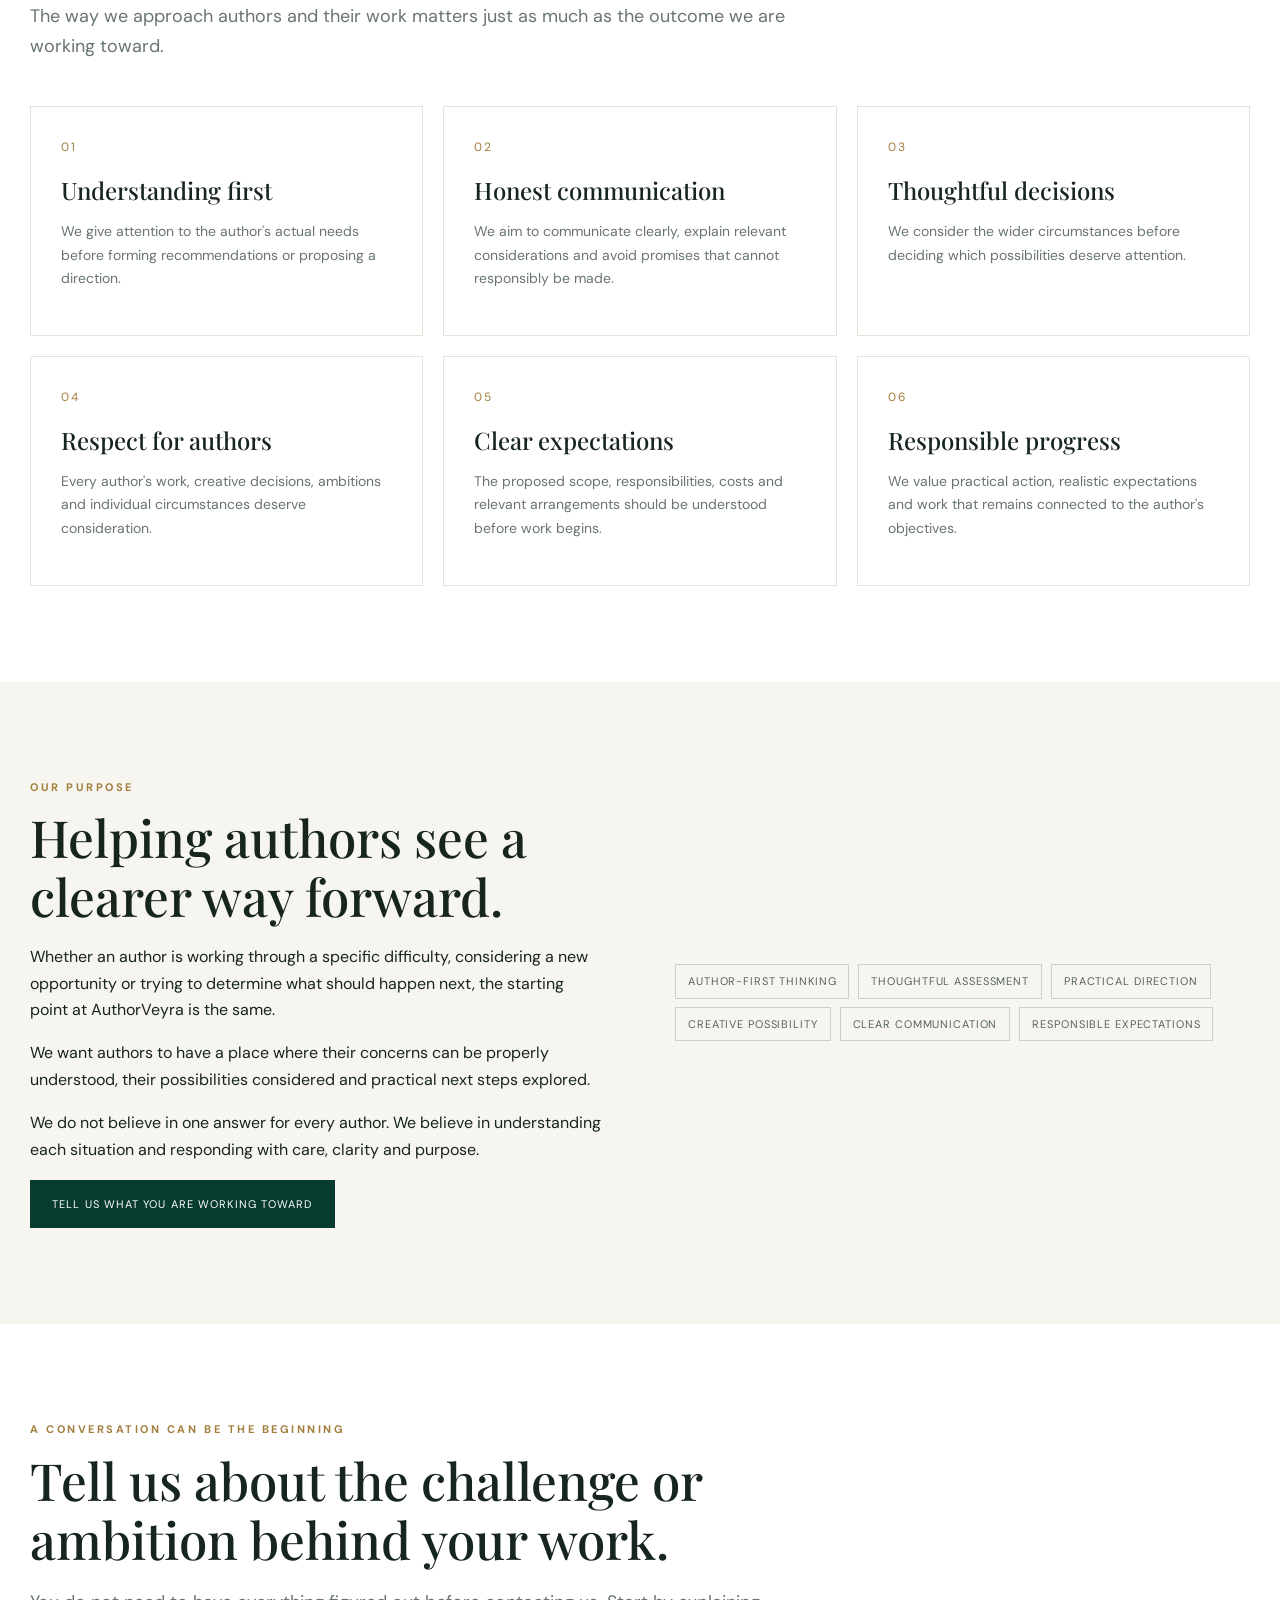
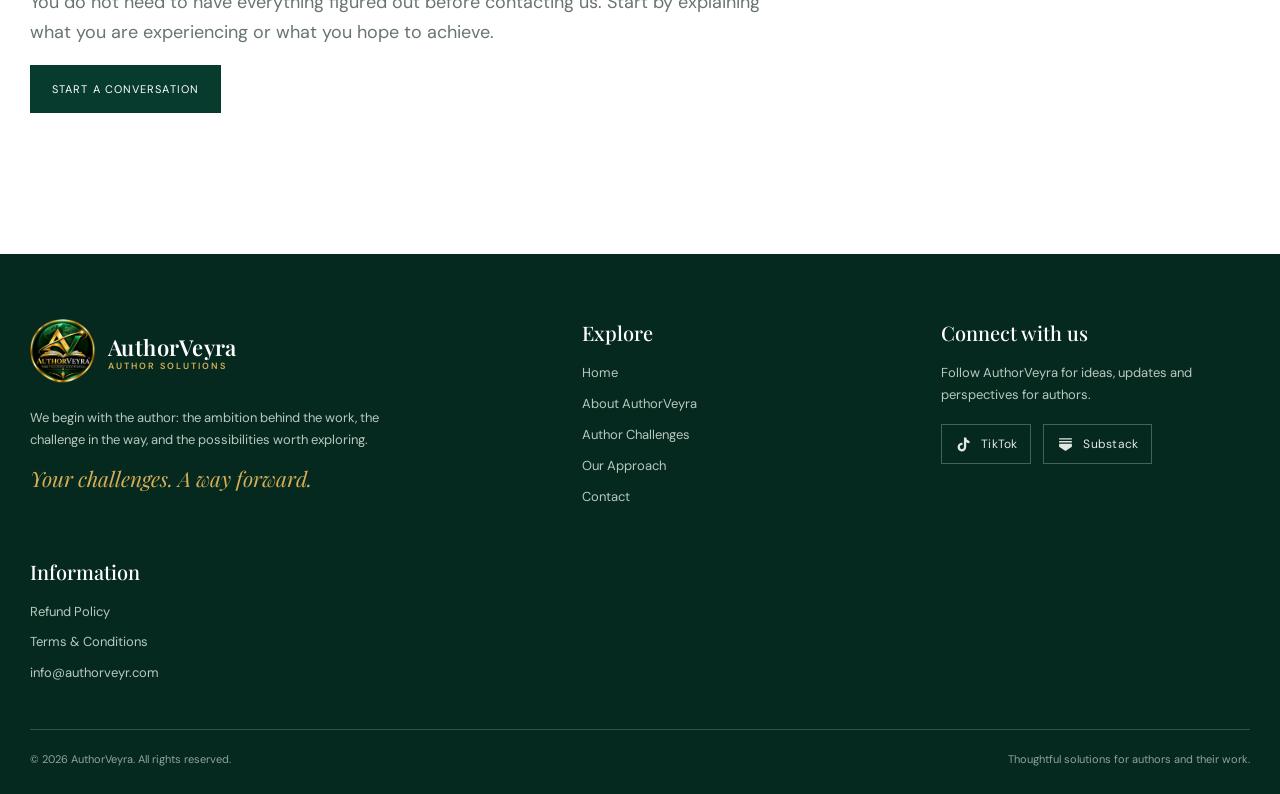
==== commit 015f5daa: "Update about.html" ====
--- a/about.html
+++ b/about.html
@@ -4,8 +4,8 @@
 <head>
   <meta charset="utf-8">
   <meta name="viewport" content="width=device-width, initial-scale=1">
-  <meta name="description" content="Discover AuthorVeyra, an author-solutions company helping authors understand challenges, explore opportunities and move their publishing ambitions forward.">
-  <title>About AuthorVeyra | AuthorVeyra</title>
+  <meta name="description" content="Discover AUTHORVEYRA GLOBAL SERVICES, an author-solutions company helping authors understand challenges, explore opportunities and move their publishing ambitions forward.">
+  <title>About AUTHORVEYRA GLOBAL SERVICES | AUTHORVEYRA GLOBAL SERVICES</title>
   <link rel="icon" href="authorveyra-logo.png">
   <link rel="stylesheet" href="styles.css">
 </head>
@@ -25,7 +25,7 @@
     <a class="brand" href="index.html">
       <img src="authorveyra-logo.png" alt="AuthorVeyra logo">
       <span class="brandname">
-        AuthorVeyra
+        AUTHORVEYRA GLOBAL SERVICES
         <small>AUTHOR SOLUTIONS</small>
       </span>
     </a>
@@ -59,7 +59,7 @@
 
   <section class="pagehero">
     <div class="wrap">
-      <div class="crumb">About AuthorVeyra</div>
+      <div class="crumb">About AUTHORVEYRA GLOBAL SERVICES</div>
 
       <h1>Understanding authors. Addressing challenges. Creating a way forward.</h1>
 
@@ -82,7 +82,7 @@
         <h2>A company built around the realities of being an author.</h2>
 
         <p class="lead">
-          AuthorVeyra is an author-solutions company established to help
+         AUTHORVEYRA GLOBAL SERVICES is an author-solutions company established to help
           authors address the challenges that can arise throughout the
           development, presentation and wider growth of their work.
         </p>
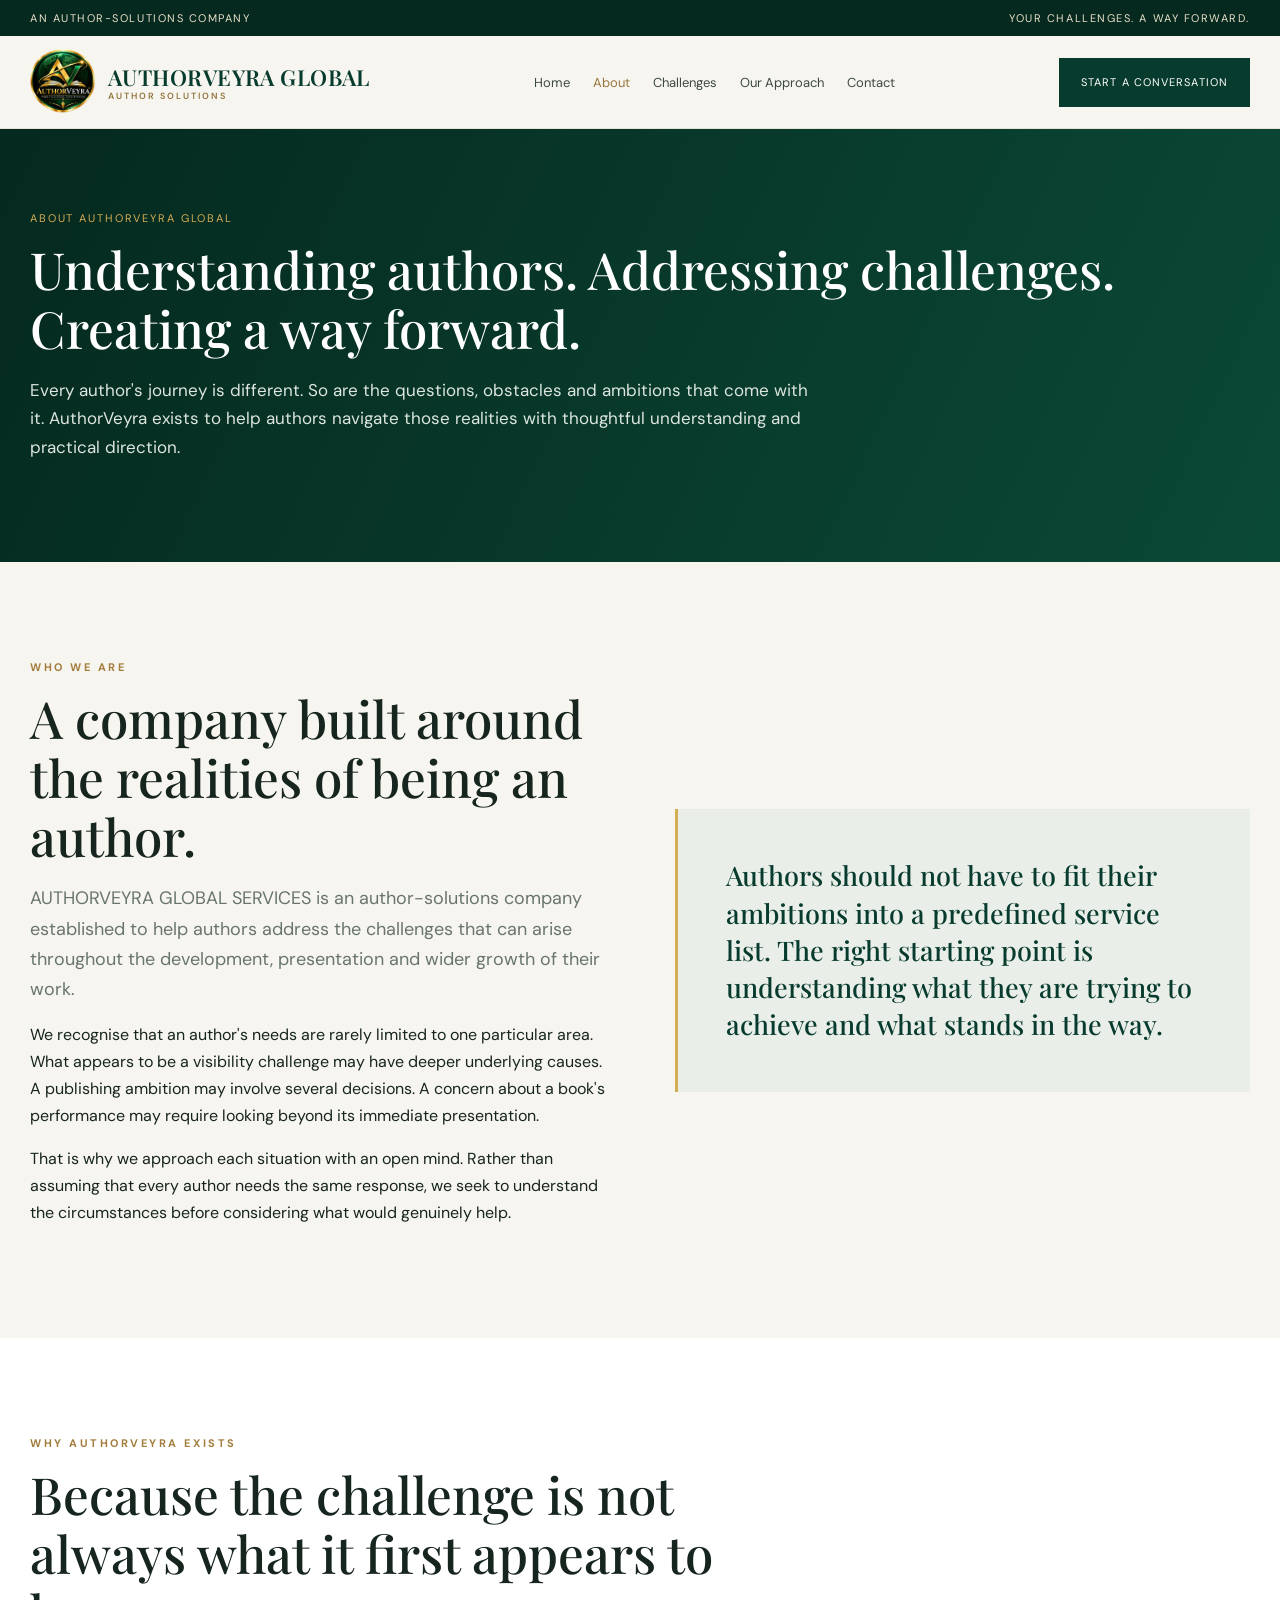
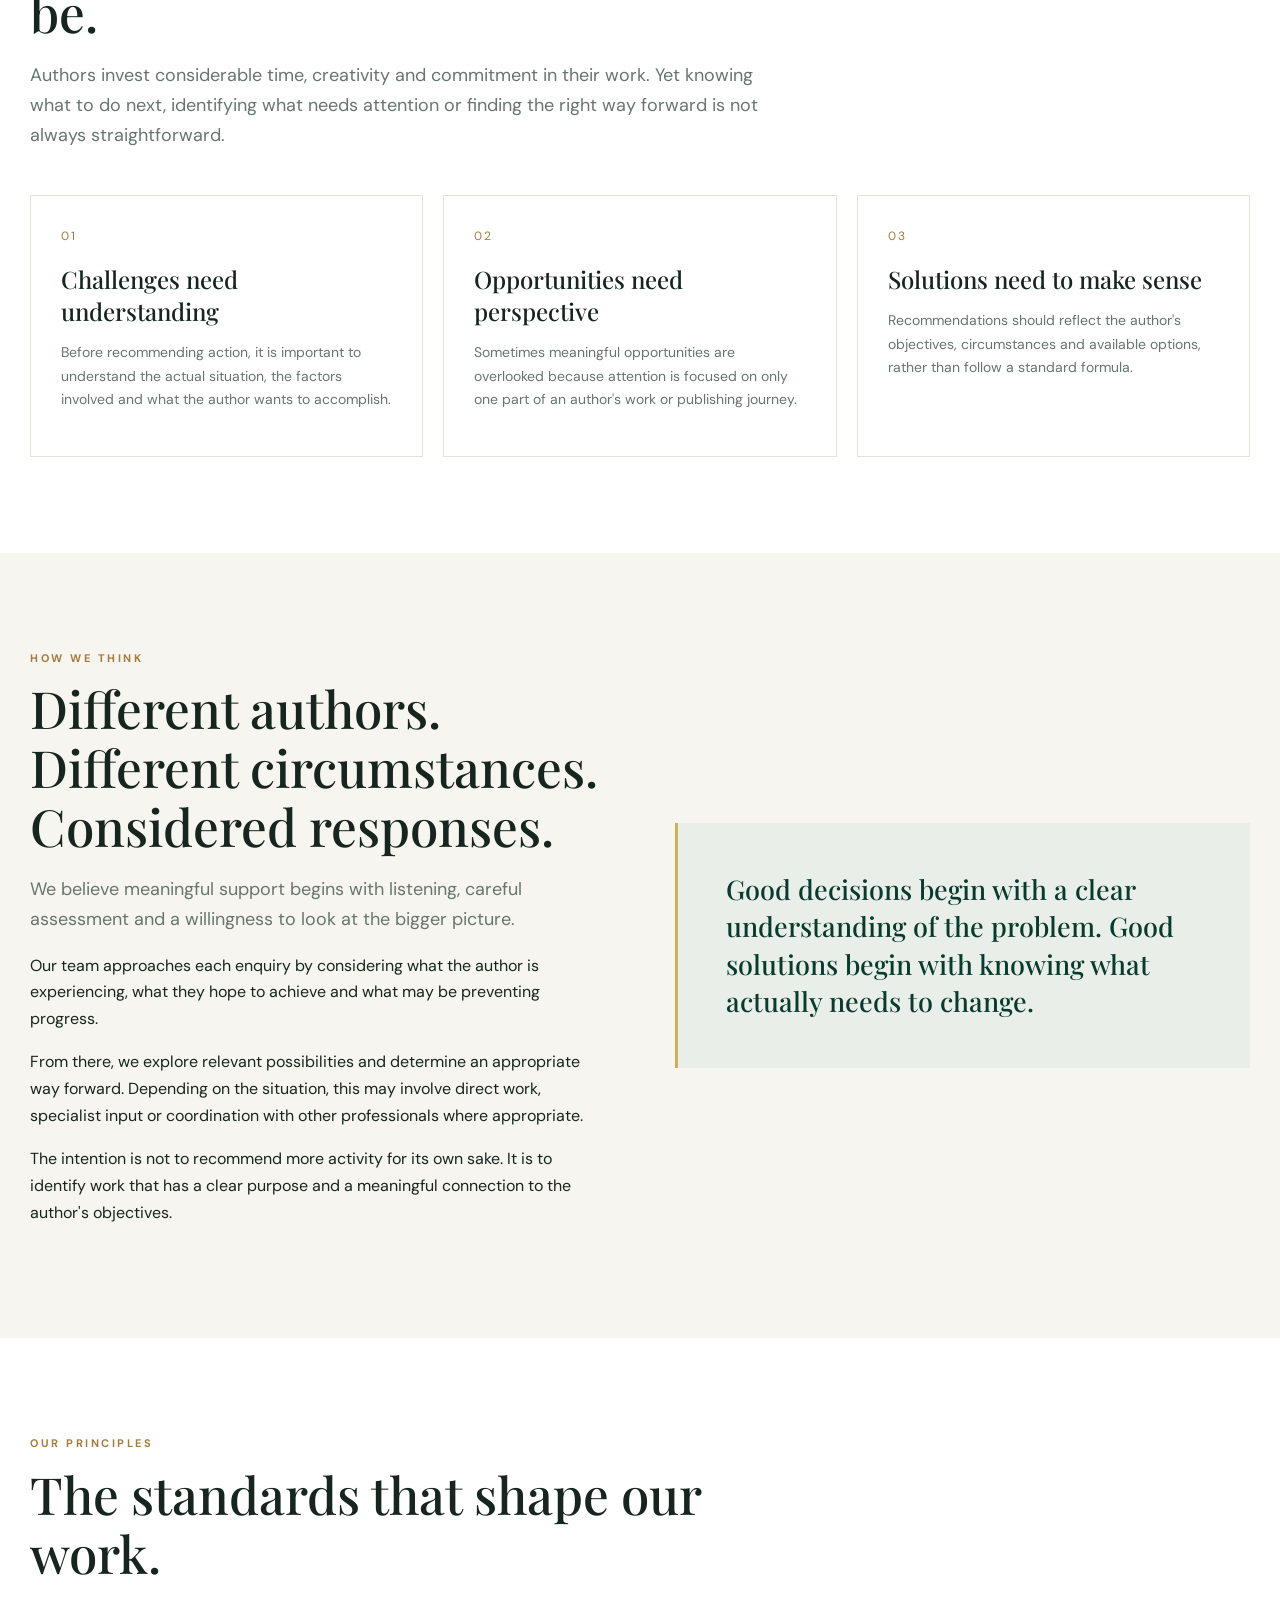
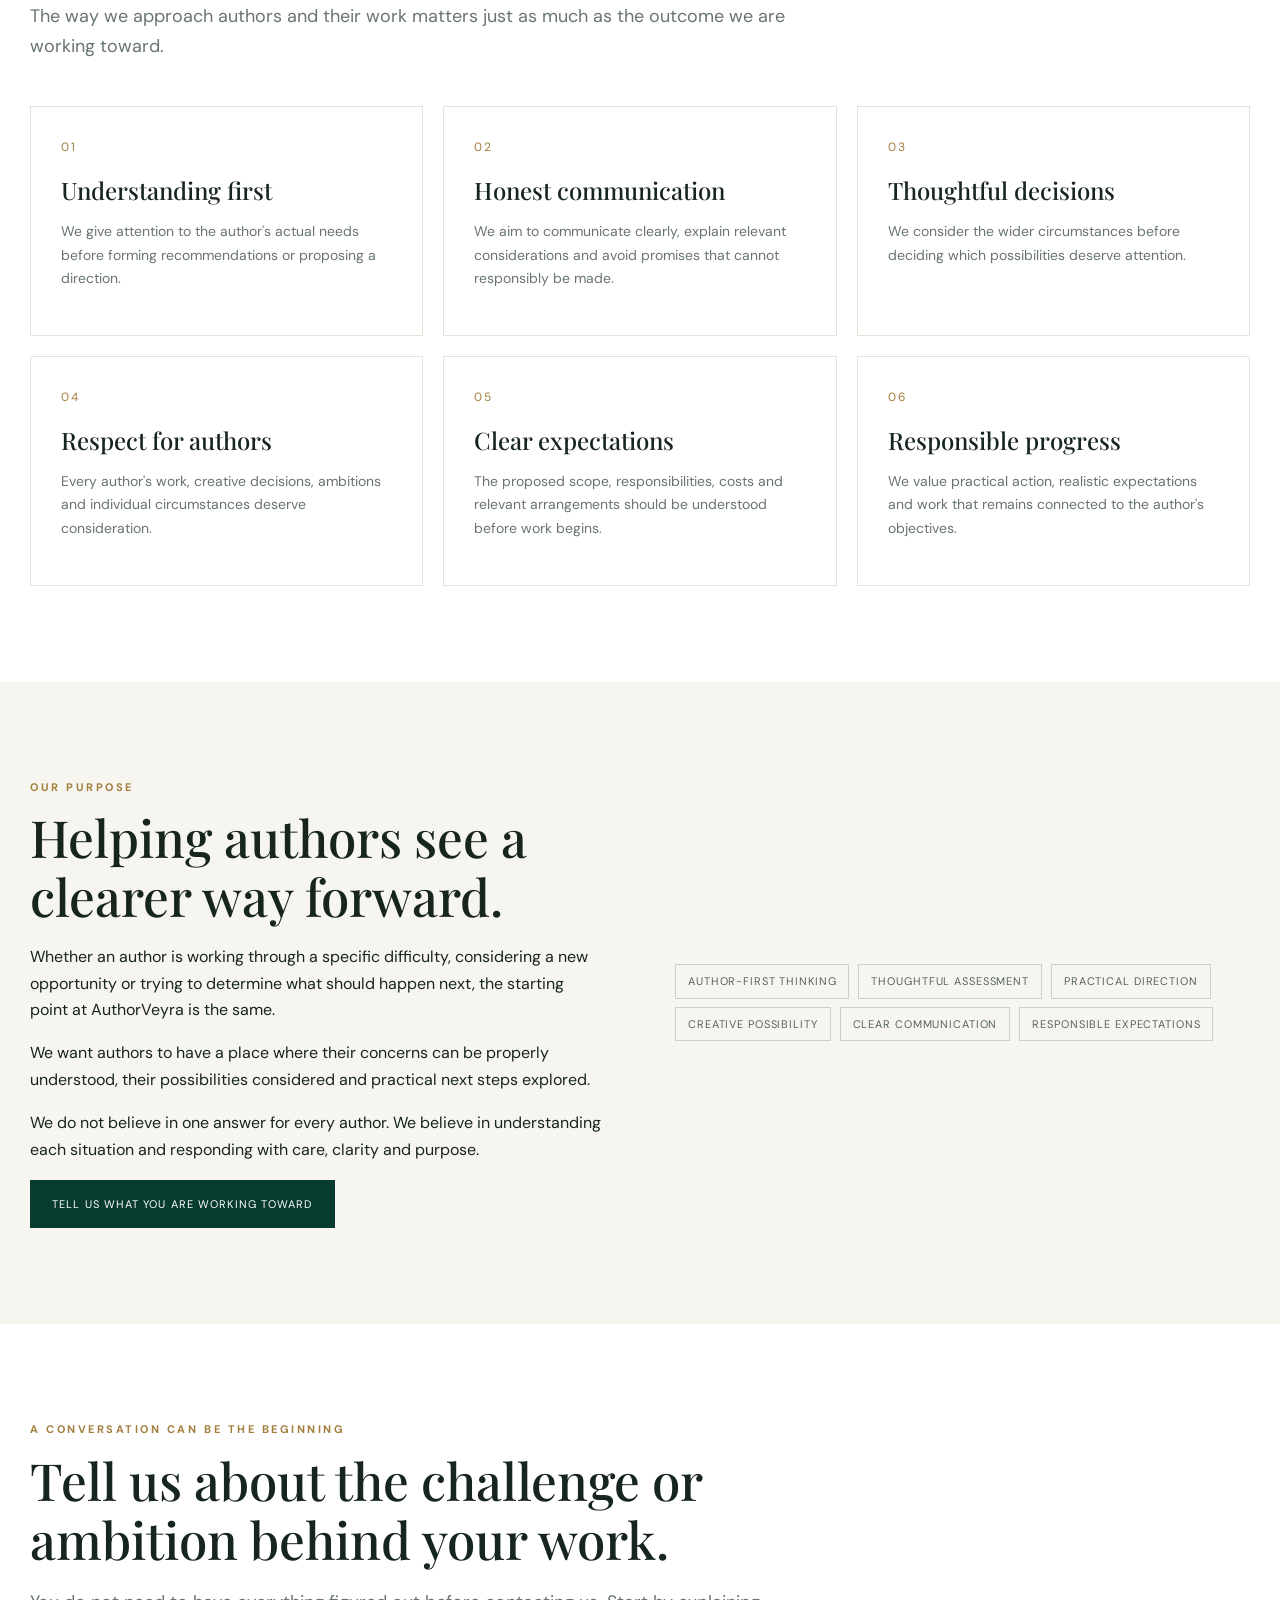
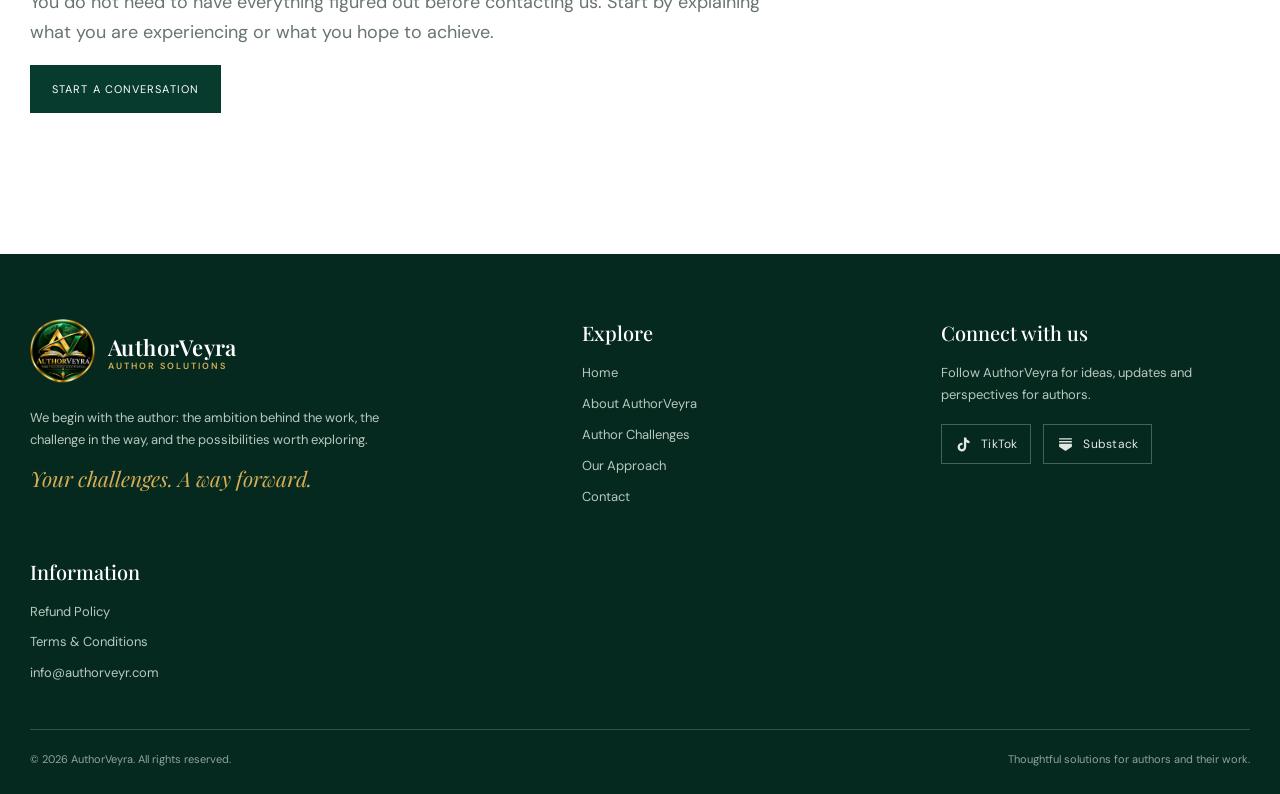
==== commit fcb593af: "Update about.html" ====
--- a/about.html
+++ b/about.html
@@ -4,8 +4,8 @@
 <head>
   <meta charset="utf-8">
   <meta name="viewport" content="width=device-width, initial-scale=1">
-  <meta name="description" content="Discover AUTHORVEYRA GLOBAL SERVICES, an author-solutions company helping authors understand challenges, explore opportunities and move their publishing ambitions forward.">
-  <title>About AUTHORVEYRA GLOBAL SERVICES | AUTHORVEYRA GLOBAL SERVICES</title>
+  <meta name="description" content="Discover AUTHORVEYRA GLOBAL, an author-solutions company helping authors understand challenges, explore opportunities and move their publishing ambitions forward.">
+  <title>About AUTHORVEYRA GLOBAL | AUTHORVEYRA GLOBAL</title>
   <link rel="icon" href="authorveyra-logo.png">
   <link rel="stylesheet" href="styles.css">
 </head>
@@ -25,7 +25,7 @@
     <a class="brand" href="index.html">
       <img src="authorveyra-logo.png" alt="AuthorVeyra logo">
       <span class="brandname">
-        AUTHORVEYRA GLOBAL SERVICES
+        AUTHORVEYRA GLOBAL
         <small>AUTHOR SOLUTIONS</small>
       </span>
     </a>
@@ -59,7 +59,7 @@
 
   <section class="pagehero">
     <div class="wrap">
-      <div class="crumb">About AUTHORVEYRA GLOBAL SERVICES</div>
+      <div class="crumb">About AUTHORVEYRA GLOBAL</div>
 
       <h1>Understanding authors. Addressing challenges. Creating a way forward.</h1>
 
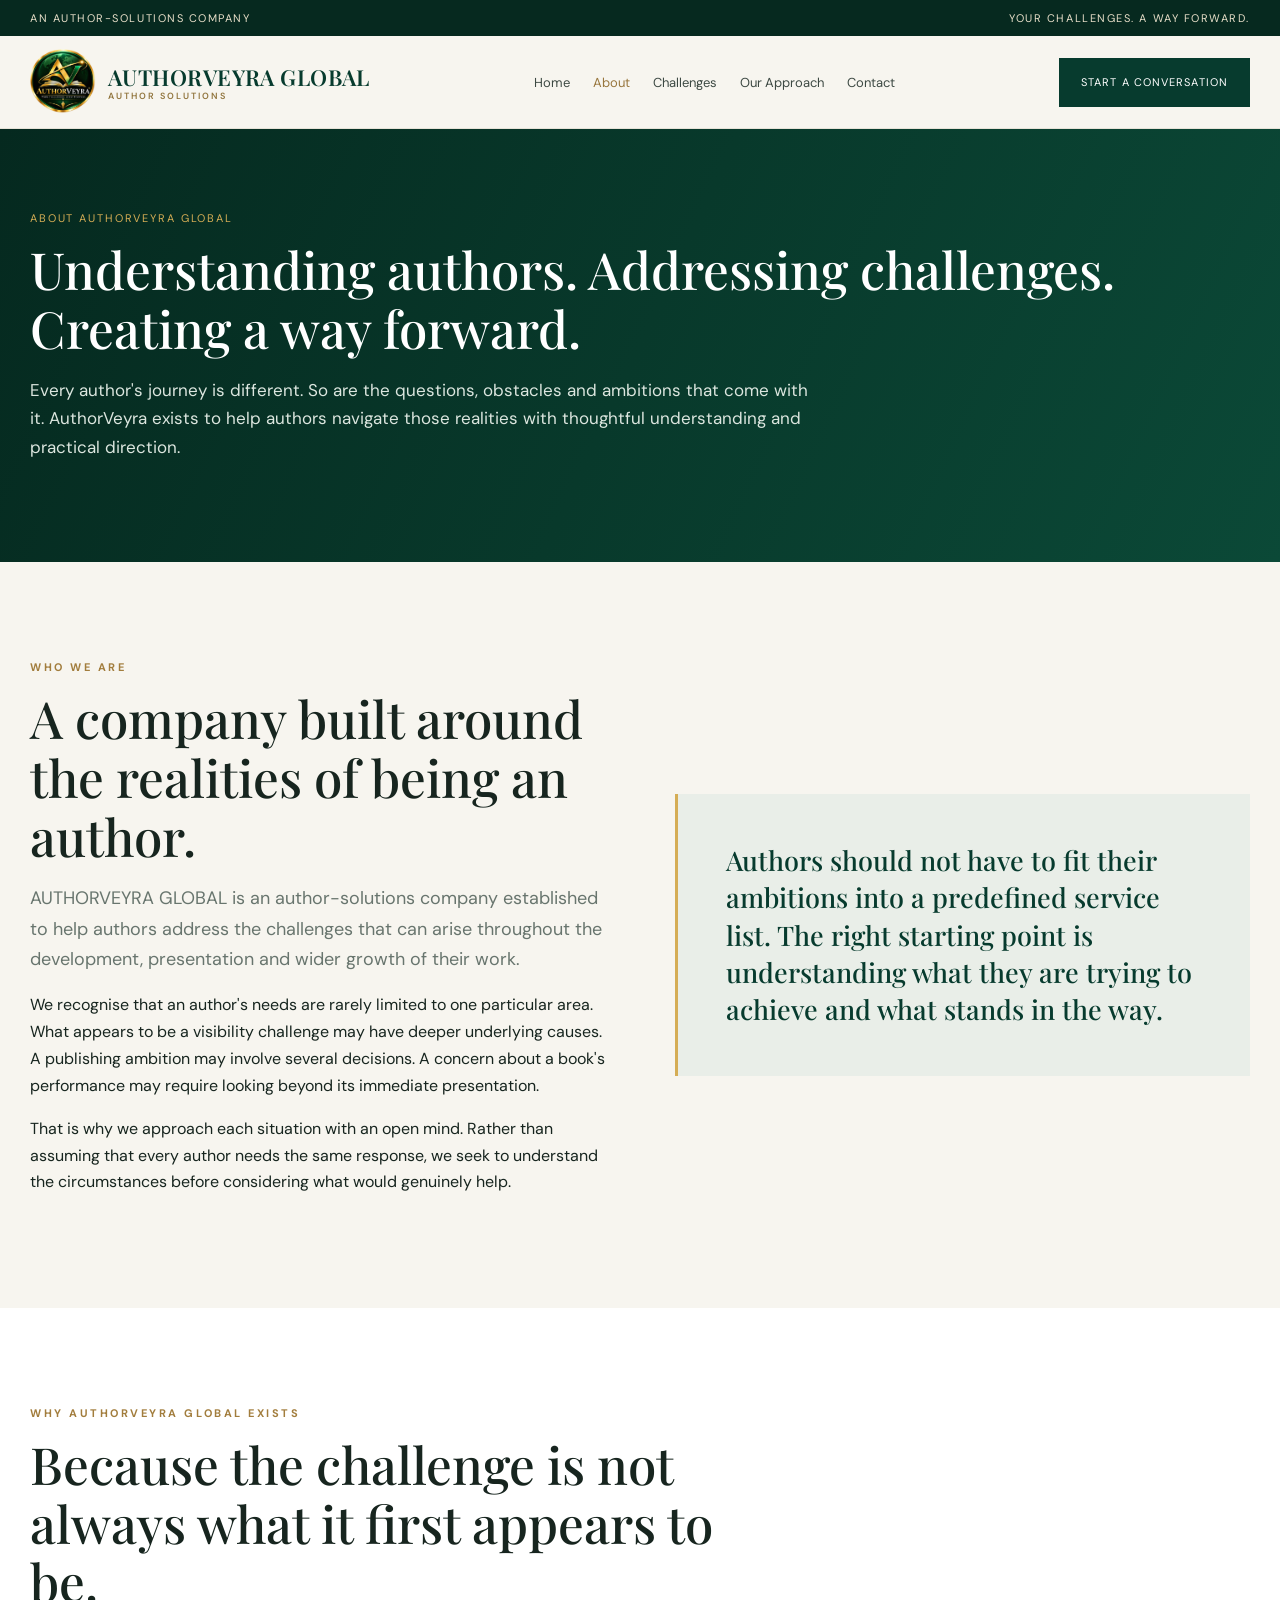
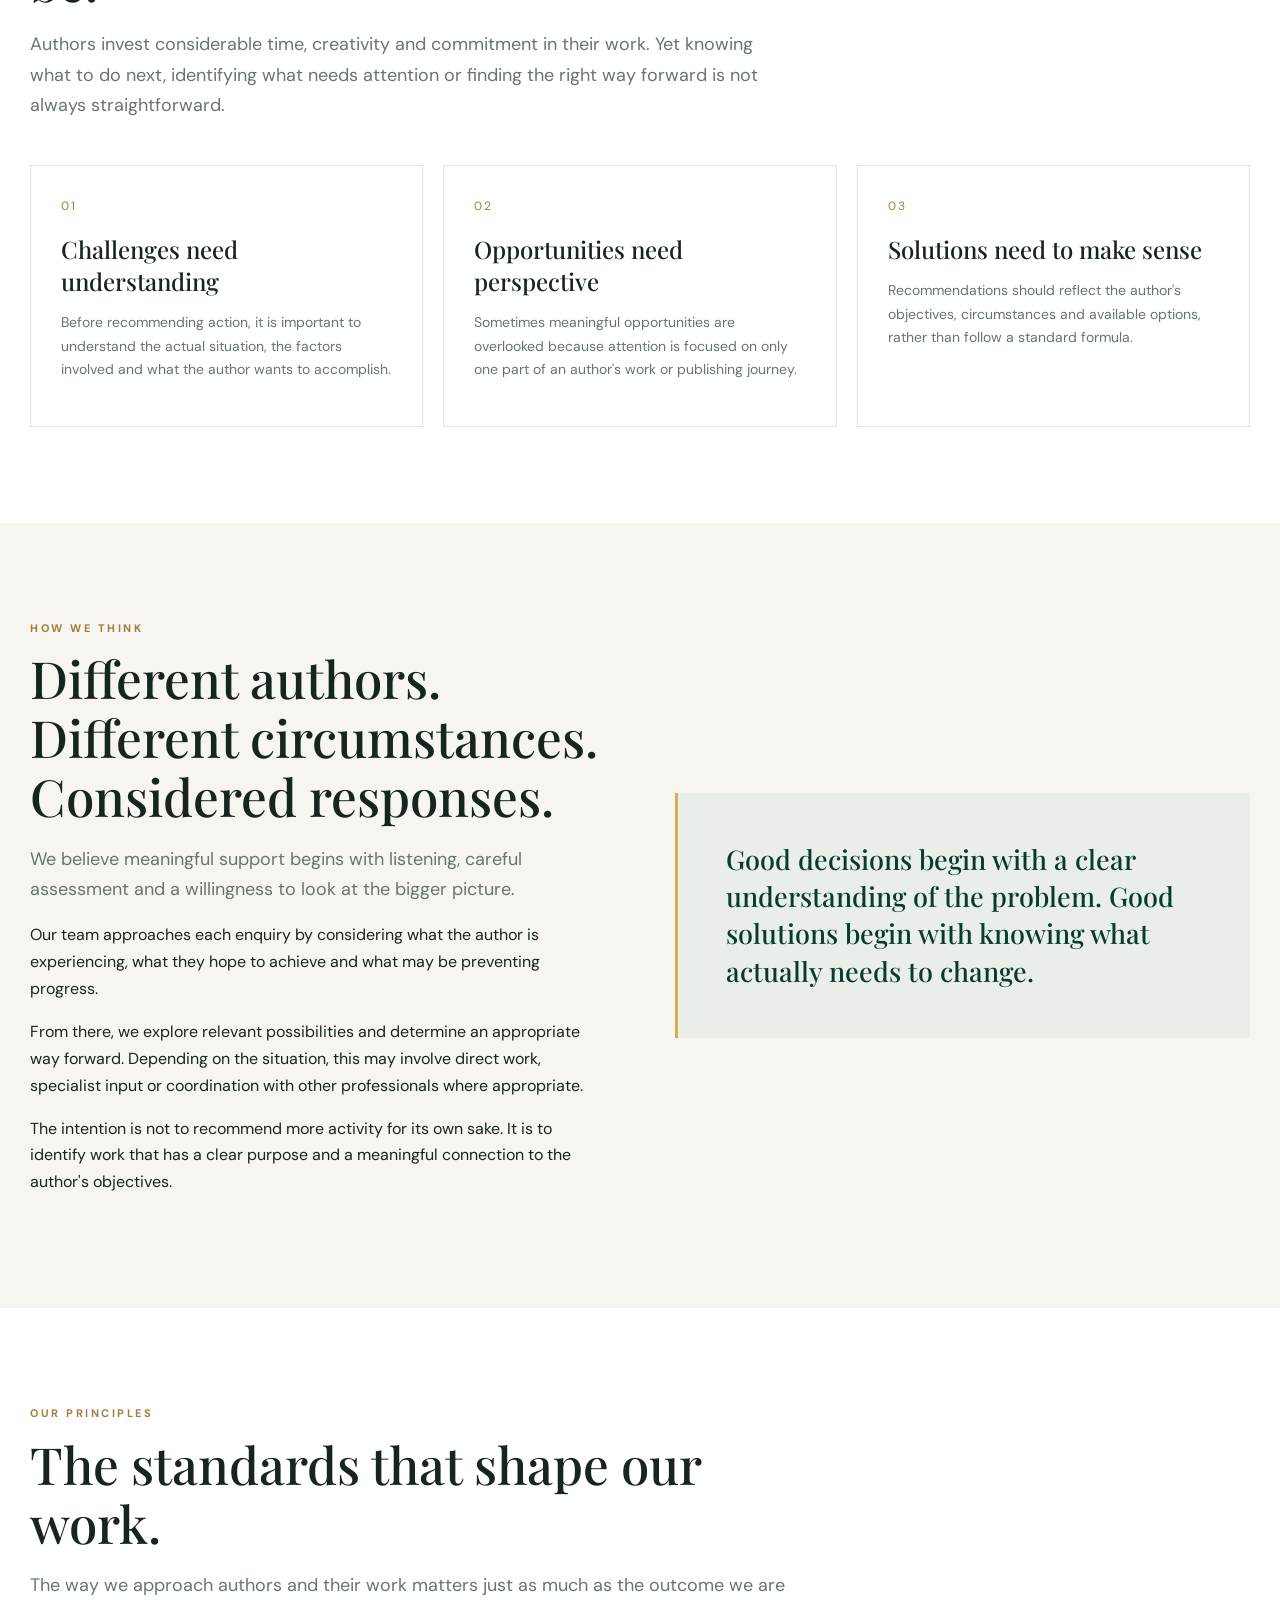
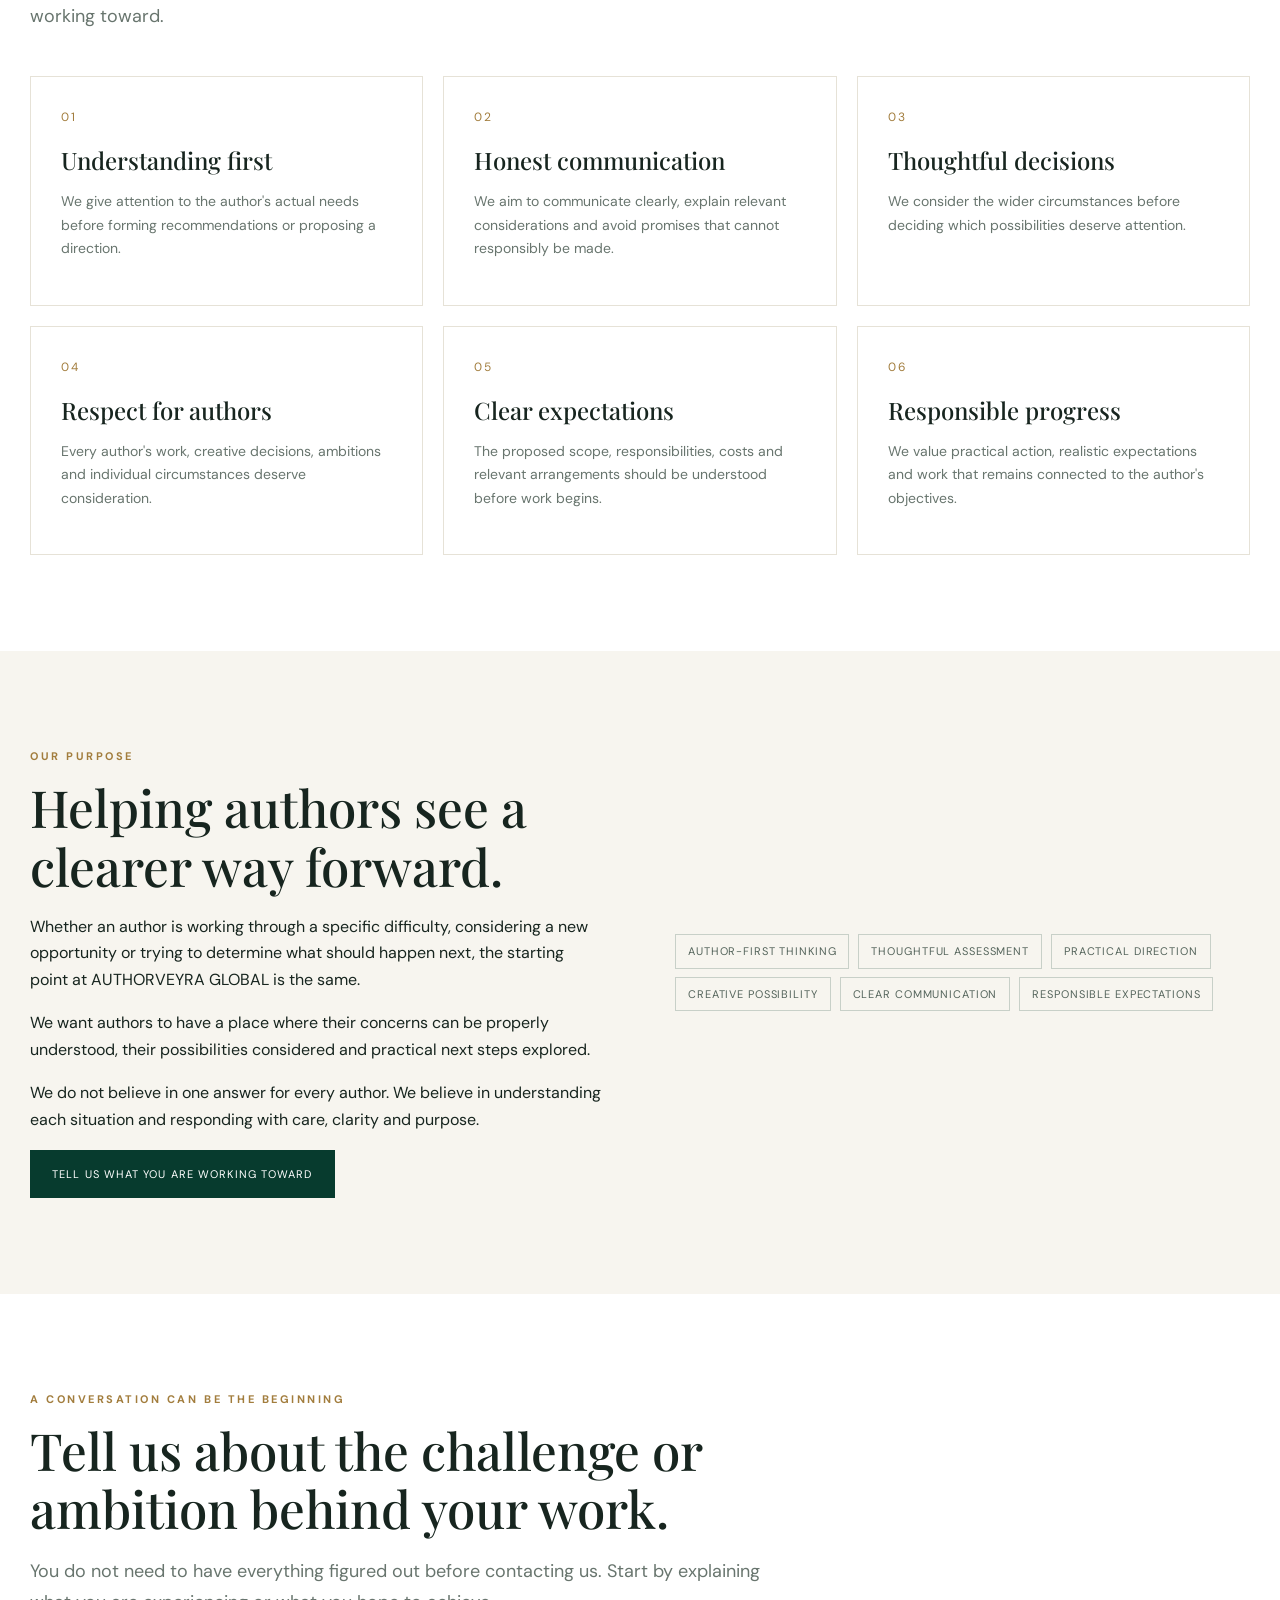
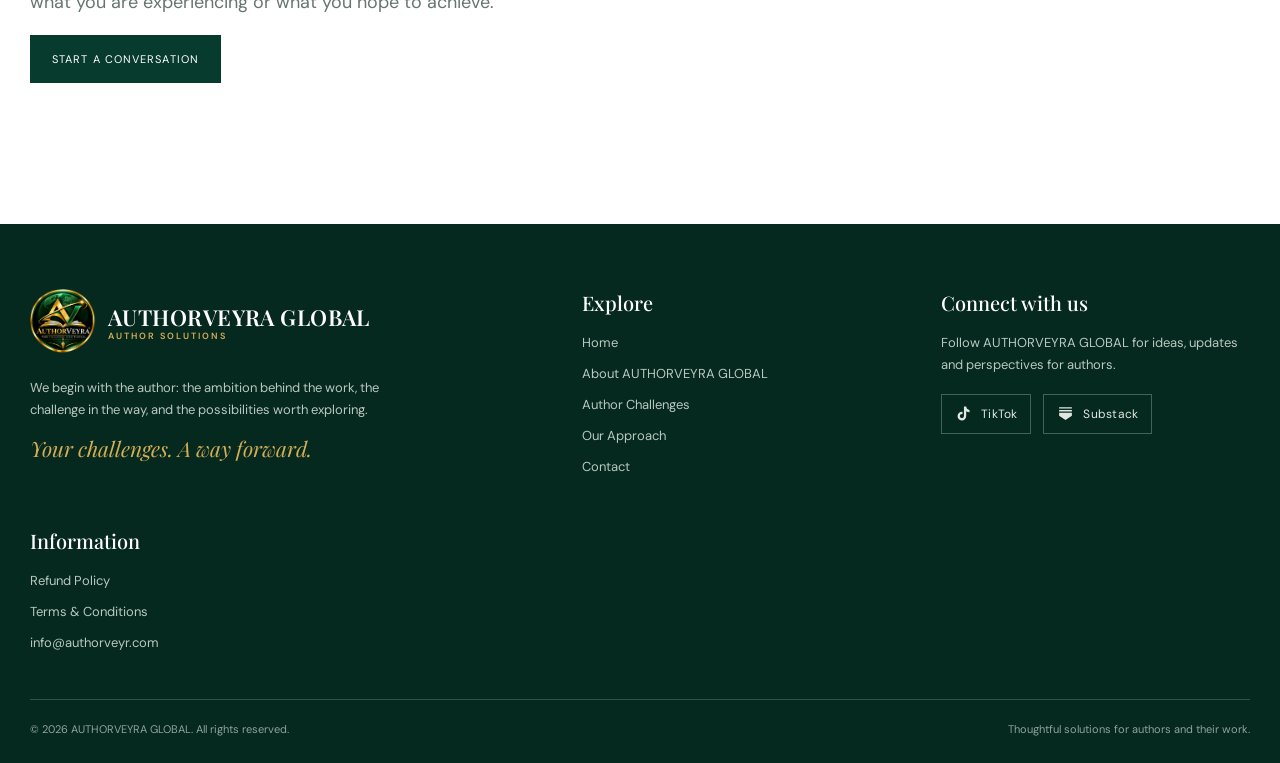
==== commit 3e68613c: "Update about.html" ====
--- a/about.html
+++ b/about.html
@@ -82,7 +82,7 @@
         <h2>A company built around the realities of being an author.</h2>
 
         <p class="lead">
-         AUTHORVEYRA GLOBAL SERVICES is an author-solutions company established to help
+         AUTHORVEYRA GLOBAL is an author-solutions company established to help
           authors address the challenges that can arise throughout the
           development, presentation and wider growth of their work.
         </p>
@@ -120,7 +120,7 @@
     <div class="wrap">
 
       <div class="section-head">
-        <div class="eyebrow">Why AuthorVeyra exists</div>
+        <div class="eyebrow">Why AUTHORVEYRA GLOBAL exists</div>
 
         <h2>Because the challenge is not always what it first appears to be.</h2>
 
@@ -303,7 +303,7 @@
         <p>
           Whether an author is working through a specific difficulty,
           considering a new opportunity or trying to determine what
-          should happen next, the starting point at AuthorVeyra is the same.
+          should happen next, the starting point at AUTHORVEYRA GLOBAL is the same.
         </p>
 
         <p>
@@ -366,7 +366,7 @@
           <img src="authorveyra-logo.png" alt="">
 
           <span class="brandname" style="color:white">
-            AuthorVeyra
+            AUTHORVEYRA GLOBAL
             <small style="color:#d5ad55">AUTHOR SOLUTIONS</small>
           </span>
         </a>
@@ -384,7 +384,7 @@
 
         <div class="footlinks">
           <a href="index.html">Home</a>
-          <a href="about.html">About AuthorVeyra</a>
+          <a href="about.html">About AUTHORVEYRA GLOBAL</a>
           <a href="challenges.html">Author Challenges</a>
           <a href="approach.html">Our Approach</a>
           <a href="contact.html">Contact</a>
@@ -394,7 +394,7 @@
       <div>
         <h4>Connect with us</h4>
 
-        <p>Follow AuthorVeyra for ideas, updates and perspectives for authors.</p>
+        <p>Follow AUTHORVEYRA GLOBAL for ideas, updates and perspectives for authors.</p>
 
         <div class="social-links">
 
@@ -438,7 +438,7 @@
     </div>
 
     <div class="copyright">
-      <span>© 2026 AuthorVeyra. All rights reserved.</span>
+      <span>© 2026 AUTHORVEYRA GLOBAL. All rights reserved.</span>
       <span>Thoughtful solutions for authors and their work.</span>
     </div>
 
